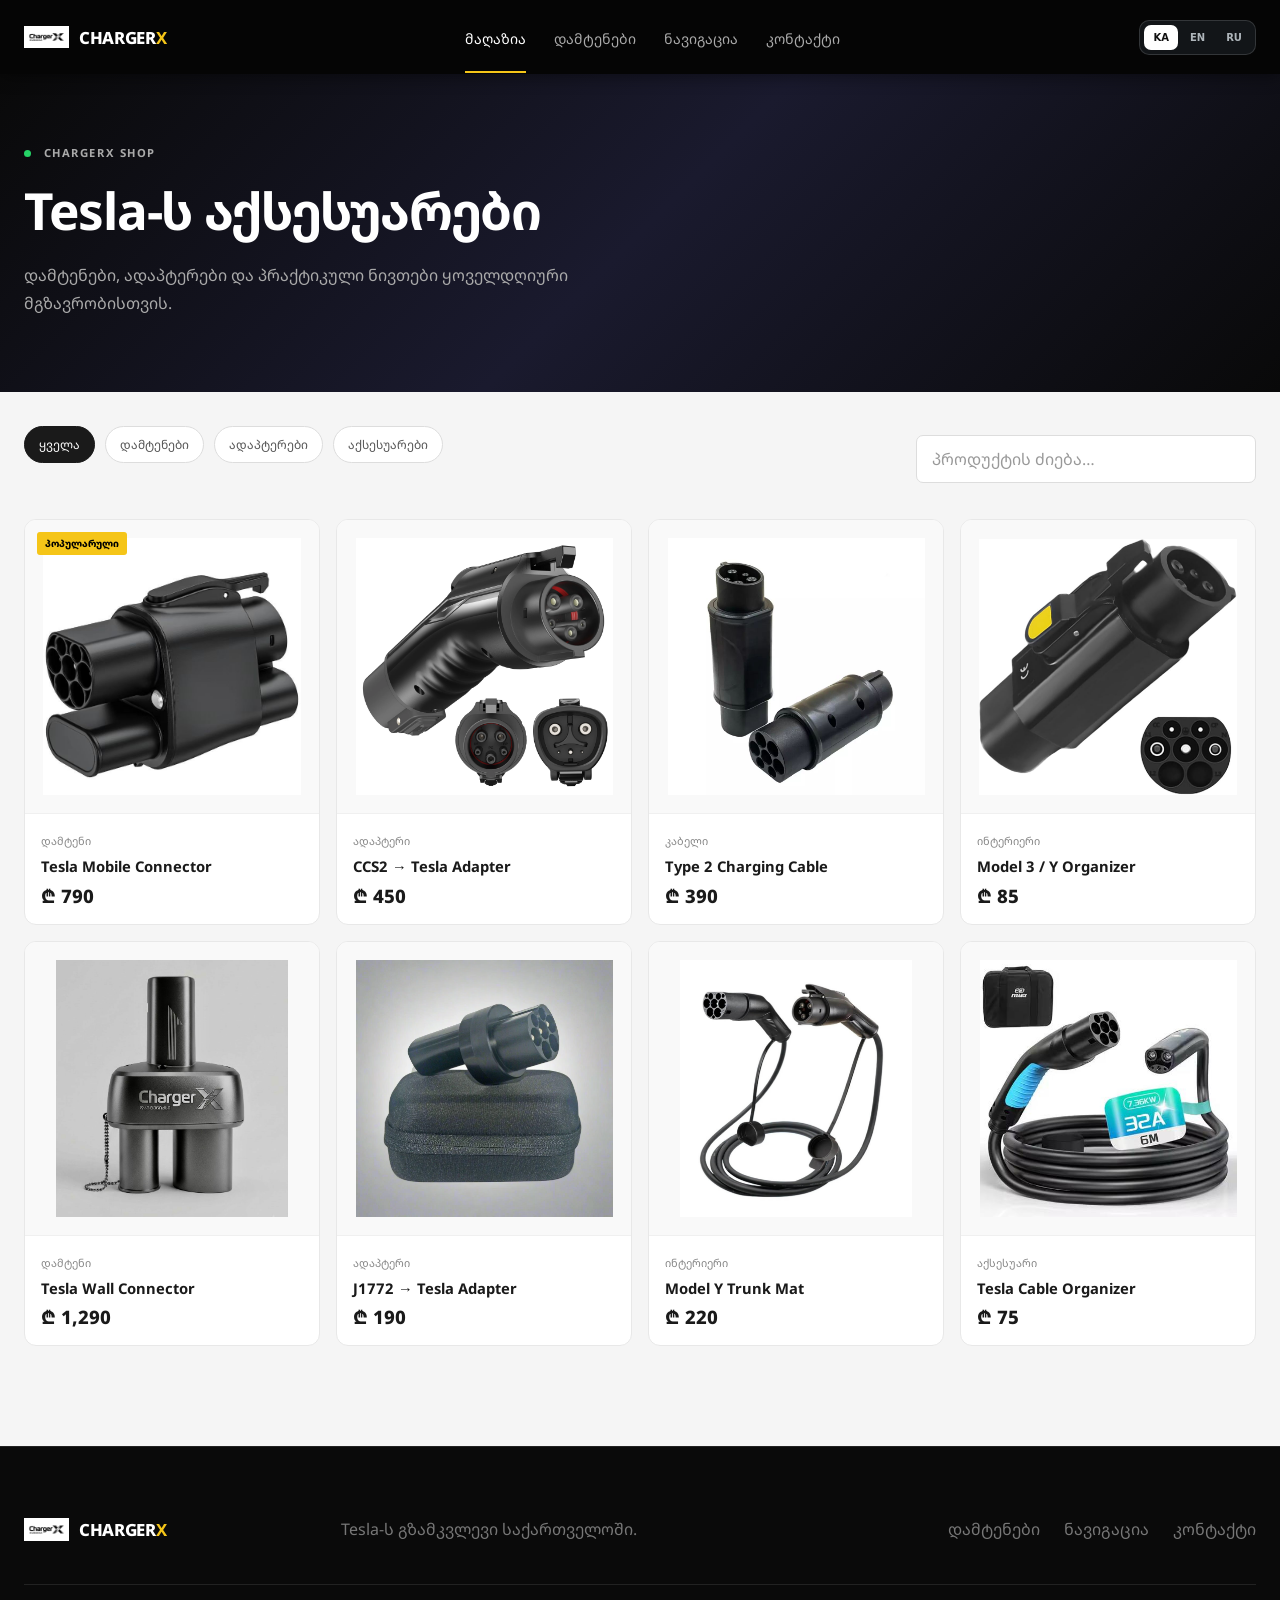
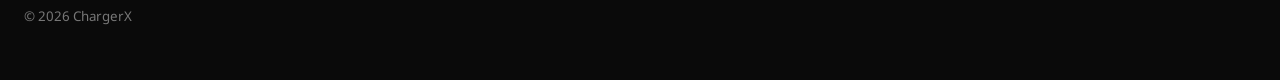
==== index.html @ 19457ed6 "Refine storefront theme and 3D navigation" ====
<!doctype html>
<html lang="ka">
<head>
  <meta charset="utf-8">
  <meta name="viewport" content="width=device-width,initial-scale=1">
  <meta name="theme-color" content="#0b0d0f">
  <meta name="description" content="Tesla-ს დამტენები, ადაპტერები და აქსესუარები საქართველოში.">
  <title>მაღაზია — ChargerX</title>
  <link rel="icon" href="/logo-mark.png">
  <link rel="stylesheet" href="/assets/site.css">
  <link rel="stylesheet" href="/assets/store.css">
  <link rel="stylesheet" href="/assets/legacy-theme.css">
  <script defer src="/assets/site.js"></script>
  <script defer src="/assets/products.js"></script>
  <script defer src="/assets/storefront.js"></script>
</head>
<body>
  <header class="site-header">
    <a class="brand" href="/"><img src="/logo-mark.png" alt=""><span>CHARGER<b>X</b></span></a>
    <button class="menu-button" aria-expanded="false">მენიუ</button>
    <nav class="main-nav">
      <a class="active" href="/">მაღაზია</a>
      <a href="/chargers/">დამტენები</a>
      <a href="/map/">ნავიგაცია</a>
      <a href="/contact/">კონტაქტი</a>
    </nav>
  </header>
  <main class="shell">
    <section class="page-hero">
      <p class="eyebrow"><i></i> ChargerX shop</p>
      <h1>Tesla-ს აქსესუარები</h1>
      <p>დამტენები, ადაპტერები და პრაქტიკული ნივთები ყოველდღიური მგზავრობისთვის.</p>
    </section>
    <div class="shop-toolbar">
      <div class="filters">
        <button class="filter active" data-filter="all">ყველა</button>
        <button class="filter" data-filter="charger">დამტენები</button>
        <button class="filter" data-filter="adapter">ადაპტერები</button>
        <button class="filter" data-filter="accessory">აქსესუარები</button>
      </div>
      <input class="search-input" data-product-search type="search" placeholder="პროდუქტის ძიება…" aria-label="პროდუქტის ძიება">
    </div>
    <section class="product-grid section" data-product-grid style="padding-top:0"></section>
  </main>
  <footer class="site-footer"><div class="shell">
    <a class="brand" href="/"><img src="/logo-mark.png" alt=""><span>CHARGER<b>X</b></span></a>
    <p>Tesla-ს გზამკვლევი საქართველოში.</p>
    <nav><a href="/chargers/">დამტენები</a><a href="/map/">ნავიგაცია</a><a href="/contact/">კონტაქტი</a></nav>
    <small>© 2026 ChargerX</small>
  </div></footer>
</body>
</html>
---- assets/site.css ----
@import url('https://fonts.googleapis.com/css2?family=Noto+Sans+Georgian:wght@400;500;600;700;800&display=swap');
:root{--ink:#f7f7f4;--muted:#9da2a6;--line:#25292d;--panel:#121518;--accent:#e82127;--paper:#0b0d0f;--max:1240px}*{box-sizing:border-box}body{margin:0;background:var(--paper);color:var(--ink);font-family:'Noto Sans Georgian',system-ui,sans-serif}a{color:inherit;text-decoration:none}img{max-width:100%;display:block}.shell{width:min(var(--max),calc(100% - 48px));margin:auto}.site-header{height:78px;padding:0 max(24px,calc((100% - var(--max))/2));display:flex;align-items:center;gap:34px;border-bottom:1px solid var(--line);position:sticky;top:0;background:#0b0d0fe8;backdrop-filter:blur(18px);z-index:20}.brand{display:flex;align-items:center;gap:10px;font-weight:800;letter-spacing:.05em}.brand img{width:29px;height:29px;object-fit:contain}.brand b{color:var(--accent)}.main-nav{display:flex;gap:28px;margin:auto}.main-nav a{font-size:.88rem;color:var(--muted);padding:28px 0 24px;border-bottom:2px solid transparent}.main-nav a:hover,.main-nav a.active{color:#fff;border-color:var(--accent)}.header-cta,.button{display:inline-flex;align-items:center;justify-content:center;font-weight:700;border-radius:6px}.header-cta{background:#fff;color:#111;padding:11px 16px;font-size:.8rem}.menu-button{display:none;background:none;border:1px solid var(--line);color:#fff;padding:8px 12px;border-radius:5px}.hero{min-height:650px;display:grid;grid-template-columns:1fr 1fr;gap:70px;align-items:center;padding-block:80px}.eyebrow{color:#b8bdc0;text-transform:uppercase;font-size:.7rem;letter-spacing:.14em;font-weight:700}.eyebrow i{display:inline-block;width:7px;height:7px;background:var(--accent);border-radius:50%;margin-right:8px}.hero h1{font-size:clamp(3rem,6.3vw,6rem);line-height:.98;letter-spacing:-.065em;margin:20px 0 24px}.hero h1 em{font-style:normal;color:var(--accent)}.lead{font-size:1.05rem;line-height:1.8;color:var(--muted);max-width:560px}.actions{display:flex;gap:12px;margin:32px 0 46px}.button{padding:14px 24px;font-size:.85rem}.primary{background:var(--accent)}.secondary{border:1px solid #3a3e42}.hero-meta{display:flex;gap:34px}.hero-meta span{color:var(--muted);font-size:.72rem}.hero-meta b{display:block;color:#fff;font-size:1.1rem}.map-preview{height:500px;border:1px solid var(--line);border-radius:16px;position:relative;overflow:hidden;background:#151b1c}.map-grid{position:absolute;inset:0;background:linear-gradient(32deg,transparent 47%,#283031 48% 50%,transparent 51%),linear-gradient(120deg,transparent 47%,#22292a 48% 50%,transparent 51%);background-size:110px 120px}.map-preview:after{content:"";position:absolute;inset:0;background:radial-gradient(circle,transparent,#0d1011 82%)}.pin{position:absolute;z-index:2;width:38px;height:38px;border-radius:50% 50% 50% 8px;transform:rotate(-45deg);display:grid;place-items:center;background:var(--accent);box-shadow:0 8px 24px #000}.p1{left:24%;top:30%}.p2{right:20%;top:18%}.p3{right:29%;bottom:29%}.map-card{position:absolute;z-index:3;left:22px;right:22px;bottom:22px;background:#0f1214eb;border:1px solid #313639;border-radius:10px;padding:18px 20px;display:grid;grid-template-columns:1fr auto;gap:6px}.map-card small{color:var(--muted)}.map-card strong{grid-row:1/3;grid-column:2;font-size:1.5rem}.map-card span{font-size:.75rem;color:#e06c6f}.quick-links{display:grid;grid-template-columns:repeat(3,1fr);border:1px solid var(--line);border-radius:10px}.quick-links>a{padding:25px 28px;display:flex;align-items:center;gap:16px;border-right:1px solid var(--line)}.quick-links>a:last-child{border:0}.quick-links>a>b{margin-left:auto;color:var(--muted)}.icon{width:40px;height:40px;display:grid;place-items:center;border-radius:50%;background:#1b1f22;color:var(--accent)}.quick-links small,.quick-links strong{display:block}.quick-links small{font-size:.67rem;color:var(--muted)}.quick-links strong{font-size:.9rem}.section{padding-block:100px}.section-heading{display:flex;align-items:end;justify-content:space-between;margin-bottom:30px}.section-heading h2,.page-hero h1{font-size:clamp(2rem,4vw,3.4rem);margin:10px 0 0;letter-spacing:-.04em}.section-heading>a{color:var(--muted);font-size:.8rem}.product-grid{display:grid;grid-template-columns:repeat(4,1fr);gap:16px}.product-image{aspect-ratio:1;background:#16191c;border-radius:8px;overflow:hidden;position:relative;margin-bottom:16px}.product-image img{width:100%;height:100%;object-fit:cover;transition:.35s}.product-card:hover img{transform:scale(1.035)}.product-image span{position:absolute;top:12px;left:12px;background:var(--accent);padding:5px 8px;border-radius:3px;font-size:.6rem}.product-card>small{color:var(--muted);font-size:.68rem}.product-card h3{font-size:.9rem;margin:6px 0}.product-card p{margin:0;font-weight:800}.page-hero{padding-block:80px 48px}.page-hero p{color:var(--muted);max-width:620px;line-height:1.8}.filters{display:flex;gap:10px;flex-wrap:wrap;margin-bottom:28px}.filter{border:1px solid var(--line);background:transparent;color:var(--muted);padding:9px 14px;border-radius:99px;cursor:pointer;font:inherit;font-size:.75rem}.filter.active{background:#fff;color:#111}.contact-grid{display:grid;grid-template-columns:1fr 1fr;gap:18px;padding-bottom:100px}.contact-card{padding:34px;background:var(--panel);border:1px solid var(--line);border-radius:10px}.contact-card small{color:var(--muted)}.empty-state{padding:80px 24px;text-align:center;border:1px dashed var(--line);border-radius:10px;color:var(--muted)}.site-footer{border-top:1px solid var(--line);padding:55px 0;color:var(--muted)}.site-footer .shell{display:grid;grid-template-columns:1fr 2fr auto;align-items:center;gap:28px}.site-footer nav{display:flex;gap:24px}.site-footer small{grid-column:1/-1;border-top:1px solid var(--line);padding-top:22px}
@media(max-width:850px){.site-header{height:66px}.header-cta{display:none}.menu-button{display:block;margin-left:auto}.main-nav{display:none;position:absolute;top:66px;left:0;right:0;background:#101315;padding:15px 24px;flex-direction:column;gap:0}.main-nav.open{display:flex}.main-nav a{padding:13px 0}.hero{grid-template-columns:1fr;padding-block:55px;gap:35px}.map-preview{height:370px}.quick-links,.product-grid{grid-template-columns:repeat(2,1fr)}.site-footer .shell{grid-template-columns:1fr}.site-footer small{grid-column:auto}.contact-grid{grid-template-columns:1fr}}@media(max-width:540px){.shell{width:calc(100% - 30px)}.hero h1{font-size:3.2rem}.map-preview{height:320px}.quick-links,.product-grid{grid-template-columns:1fr}.quick-links>a{border-right:0;border-bottom:1px solid var(--line)}.section{padding-block:70px}.site-footer nav{flex-wrap:wrap}}
---- assets/store.css ----
.shop-toolbar{display:flex;gap:18px;align-items:center;justify-content:space-between;margin-bottom:28px}.search-input{width:min(100%,340px);background:#121518;border:1px solid #25292d;color:#fff;border-radius:6px;padding:12px 15px;font:inherit}.cart-link{position:relative}.cart-link span{display:inline-grid;place-items:center;min-width:19px;height:19px;padding:0 5px;background:#e82127;color:#fff;border-radius:10px;font-size:.65rem}.product-detail{display:grid;grid-template-columns:1.05fr .95fr;gap:70px;padding-block:70px 110px}.detail-image{background:#15181b;border-radius:12px;overflow:hidden;aspect-ratio:1}.detail-image img{width:100%;height:100%;object-fit:cover}.detail-copy{align-self:center}.detail-copy>small{display:block;color:#9da2a6;margin:30px 0 10px}.detail-copy h1{font-size:clamp(2.2rem,4vw,4rem);line-height:1.05;margin:0;letter-spacing:-.05em}.back-link{color:#9da2a6;font-size:.8rem}.detail-price{font-size:1.8rem;font-weight:800}.detail-description{color:#9da2a6;line-height:1.8}.compatibility{border-block:1px solid #25292d;padding:18px 0;margin:30px 0}.compatibility span{font-size:.7rem;color:#9da2a6}.compatibility p{margin:7px 0 0}.detail-actions{display:flex;gap:10px}.detail-actions button{border:0;font-family:inherit;color:#fff;cursor:pointer}.cart-layout{display:grid;grid-template-columns:1fr 340px;gap:28px;padding-bottom:100px}.cart-line{display:grid;grid-template-columns:100px 1fr auto;gap:18px;align-items:center;padding:16px 0;border-bottom:1px solid #25292d}.cart-line img{width:100px;height:100px;object-fit:cover;border-radius:6px}.cart-line small{color:#9da2a6}.cart-line h3,.cart-line p{margin:5px 0}.cart-line button{border:0;background:none;color:#e06c6f;cursor:pointer}.cart-summary{background:#121518;border:1px solid #25292d;border-radius:10px;padding:26px;height:max-content;position:sticky;top:100px}.cart-summary small,.cart-summary strong{display:block}.cart-summary small{color:#9da2a6}.cart-summary strong{font-size:2rem;margin:8px 0 25px}.cart-summary .button{width:100%}.cart-summary p{font-size:.72rem;color:#9da2a6;line-height:1.6}.empty-state h2{color:#fff}.empty-state .button{margin-top:15px;color:#fff}@media(max-width:800px){.product-detail,.cart-layout{grid-template-columns:1fr;gap:30px}.product-detail{padding-top:35px}.detail-image{max-height:520px}.shop-toolbar{align-items:stretch;flex-direction:column}.search-input{width:100%}.cart-summary{position:static}}
---- assets/legacy-theme.css ----
/* Original ChargerX look over the current page structure. */
:root{--ink:#1a1a1a;--muted:#777;--line:#e3e3e3;--panel:#fff;--accent:#f5c518;--paper:#f5f5f5}
body{background:#f5f5f5;color:#1a1a1a;font-family:'FiraGO','Noto Sans Georgian Local','Noto Sans Georgian','Segoe UI',sans-serif}
.site-header{height:74px;border-bottom:0;background:#050505;box-shadow:0 2px 16px #0007}.brand{color:#fff;font-size:1.05rem;letter-spacing:-.02em}.brand img{width:45px;height:45px}.brand b{color:#f5c518}
.main-nav a{color:#aaa;padding:27px 0 23px}.main-nav a:hover,.main-nav a.active{color:#fff;border-color:#f5c518}.header-cta{background:#25d366;color:#fff;border-radius:7px}.menu-button{border-color:#444;color:#fff}
.page-hero{margin-inline:calc(50% - 50vw);padding:58px max(24px,calc((100vw - var(--max))/2));background:linear-gradient(135deg,#090909 0%,#1a1a2e 50%,#090909 100%);color:#fff}.page-hero h1{font-size:clamp(2rem,4vw,3.4rem);letter-spacing:-.025em}.page-hero p{color:#aaa}.eyebrow{color:#25d366}.eyebrow i{background:#25d366}
.section-heading h2{letter-spacing:-.025em}.section-heading>a{color:#666}.filter{background:#fff;border-color:#ddd;color:#555}.filter:hover{border-color:#1a1a1a;color:#1a1a1a}.filter.active{background:#1a1a1a;border-color:#1a1a1a;color:#fff}
.contact-card,.quick-links{background:#fff;border-color:#e3e3e3}.icon{background:#f2f2f2;color:#111}.quick-links>a{border-color:#e3e3e3}.site-footer{background:#0a0a0a;border-color:#222;color:#777}.site-footer .brand{color:#fff}.site-footer small{border-color:#222}.button.primary{background:#1a1a1a;color:#fff}.button.secondary{border-color:#ccc;color:#1a1a1a}
.shop-toolbar{margin-top:34px}.search-input{background:#fff;border-color:#ddd;color:#1a1a1a;border-radius:7px}.search-input::placeholder{color:#999}.search-input:focus{border-color:#1a1a1a;outline:none}.product-card{padding-bottom:16px;background:#fff;border:1px solid #e8e8e8;border-radius:12px;overflow:hidden;transition:box-shadow .2s,transform .2s}.product-card:hover{box-shadow:0 8px 32px #0000001f;transform:translateY(-3px)}
.product-image{margin:0 0 14px;background:#f9f9f9;border-radius:0;border-bottom:1px solid #f0f0f0}.product-image img{object-fit:contain;padding:18px}.product-card>small,.product-card h3,.product-card p{margin-left:16px;margin-right:16px}.product-card>small{color:#888}.product-card h3{color:#1a1a1a;font-size:.92rem;line-height:1.4}.product-card p{color:#1a1a1a;font-size:1.16rem}.product-image span{background:#f5c518;color:#000;font-weight:800}
.detail-image{background:#fff;border:1px solid #e8e8e8}.detail-image img{object-fit:contain}.detail-copy>small,.back-link,.detail-description,.compatibility span{color:#777}.compatibility{border-color:#ddd}.cart-summary{background:#fff;border-color:#ddd}.cart-summary small,.cart-summary p{color:#777}.cart-line{border-color:#ddd}.empty-state{background:#fff;border-color:#ddd}.empty-state h2{color:#1a1a1a}
@media(max-width:850px){.main-nav{background:#0a0a0a;box-shadow:0 10px 24px #0006}.main-nav a{padding:13px 0}.page-hero{padding-block:44px}.brand img{width:38px;height:38px}}
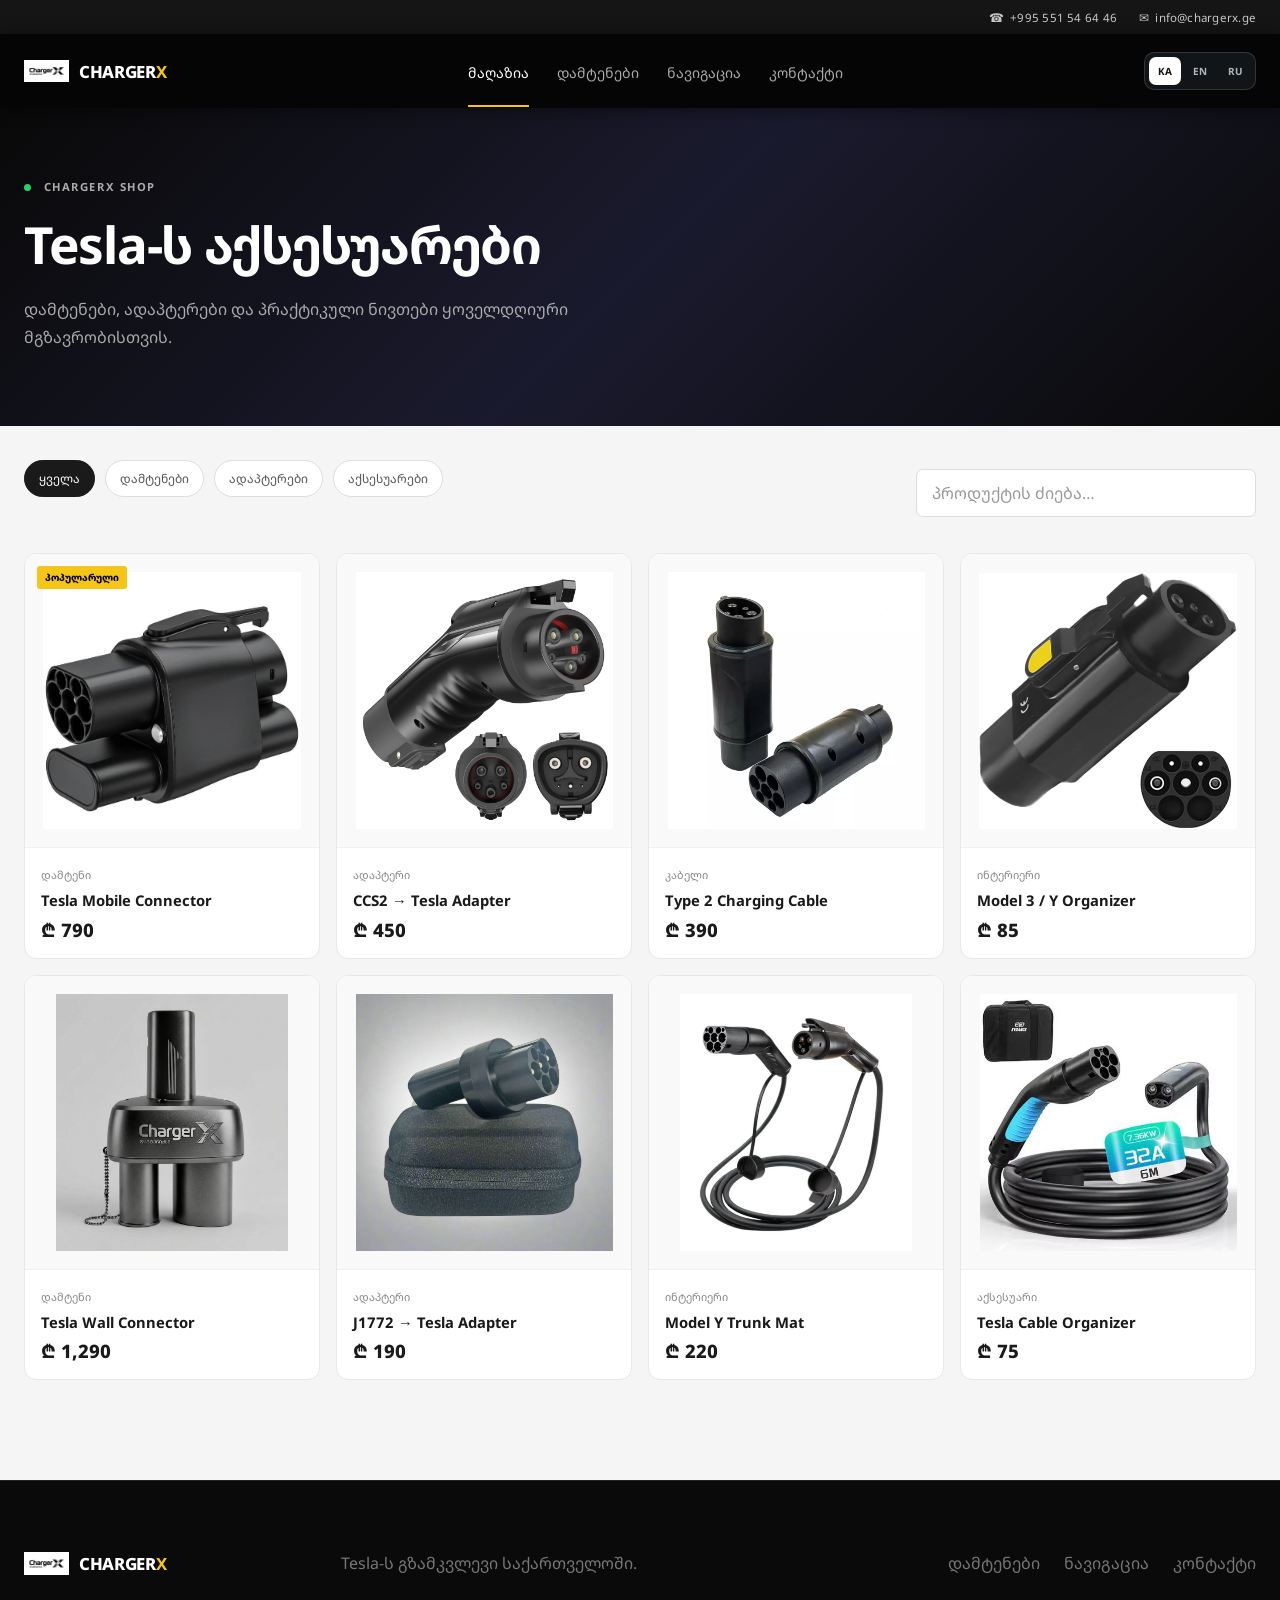
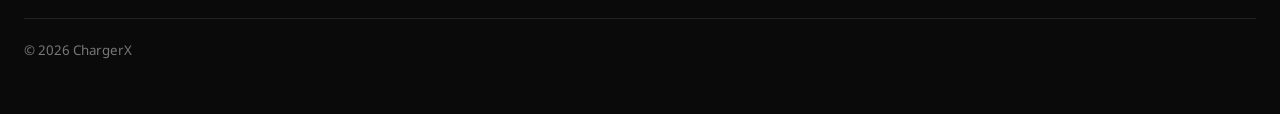
==== commit df8dc332: "Improve navigation, localization, and responsive layout" ====
--- a/index.html
+++ b/index.html
@@ -7,7 +7,7 @@
   <meta name="description" content="Tesla-ს დამტენები, ადაპტერები და აქსესუარები საქართველოში.">
   <title>მაღაზია — ChargerX</title>
   <link rel="icon" href="/logo-mark.png">
-  <link rel="stylesheet" href="/assets/site.css">
+  <link rel="stylesheet" href="/assets/fonts.css?v=1"><link rel="stylesheet" href="/assets/site.css">
   <link rel="stylesheet" href="/assets/store.css">
   <link rel="stylesheet" href="/assets/legacy-theme.css">
   <script defer src="/assets/site.js"></script>
--- a/assets/fonts.css
+++ b/assets/fonts.css
@@ -0,0 +1,2 @@
+@font-face{font-family:'ChargerX Georgian';src:url('/assets/fonts/NotoSansGeorgian-Variable.ttf') format('truetype');font-style:normal;font-weight:100 900;font-display:swap}
+html,body,button,input,select,textarea{font-family:'ChargerX Georgian','Noto Sans Georgian','Segoe UI',Arial,sans-serif!important}
--- a/assets/site.css
+++ b/assets/site.css
@@ -1,3 +1,19 @@
+/* Local Georgian font (recommended for in-car browsers like Tesla that may block third-party fonts).
+   Download Noto Sans Georgian WOFF2/WOFF files and place them into /assets/fonts/ with these names:
+     - NotoSansGeorgian-Regular.woff2
+     - NotoSansGeorgian-Medium.woff2
+     - NotoSansGeorgian-SemiBold.woff2
+     - NotoSansGeorgian-Bold.woff2
+     - NotoSansGeorgian-ExtraBold.woff2
+   If you cannot self-host, remove this block and restore the Google Fonts import at the top.
+*/
+@font-face{font-family:'Noto Sans Georgian Local';src:url('/assets/fonts/NotoSansGeorgian-Regular.woff2') format('woff2'),url('/assets/fonts/NotoSansGeorgian-Regular.woff') format('woff');font-weight:400;font-style:normal;font-display:swap;unicode-range:U+10A0-10FF,U+2D00-2D2F}
+@font-face{font-family:'Noto Sans Georgian Local';src:url('/assets/fonts/NotoSansGeorgian-Medium.woff2') format('woff2'),url('/assets/fonts/NotoSansGeorgian-Medium.woff') format('woff');font-weight:500;font-style:normal;font-display:swap;unicode-range:U+10A0-10FF,U+2D00-2D2F}
+@font-face{font-family:'Noto Sans Georgian Local';src:url('/assets/fonts/NotoSansGeorgian-SemiBold.woff2') format('woff2'),url('/assets/fonts/NotoSansGeorgian-SemiBold.woff') format('woff');font-weight:600;font-style:normal;font-display:swap;unicode-range:U+10A0-10FF,U+2D00-2D2F}
+@font-face{font-family:'Noto Sans Georgian Local';src:url('/assets/fonts/NotoSansGeorgian-Bold.woff2') format('woff2'),url('/assets/fonts/NotoSansGeorgian-Bold.woff') format('woff');font-weight:700;font-style:normal;font-display:swap;unicode-range:U+10A0-10FF,U+2D00-2D2F}
+@font-face{font-family:'Noto Sans Georgian Local';src:url('/assets/fonts/NotoSansGeorgian-ExtraBold.woff2') format('woff2'),url('/assets/fonts/NotoSansGeorgian-ExtraBold.woff') format('woff');font-weight:800;font-style:normal;font-display:swap;unicode-range:U+10A0-10FF,U+2D00-2D2F}
+
+/* Fallback: keep Google Fonts import as a fallback for environments that allow it */
 @import url('https://fonts.googleapis.com/css2?family=Noto+Sans+Georgian:wght@400;500;600;700;800&display=swap');
-:root{--ink:#f7f7f4;--muted:#9da2a6;--line:#25292d;--panel:#121518;--accent:#e82127;--paper:#0b0d0f;--max:1240px}*{box-sizing:border-box}body{margin:0;background:var(--paper);color:var(--ink);font-family:'Noto Sans Georgian',system-ui,sans-serif}a{color:inherit;text-decoration:none}img{max-width:100%;display:block}.shell{width:min(var(--max),calc(100% - 48px));margin:auto}.site-header{height:78px;padding:0 max(24px,calc((100% - var(--max))/2));display:flex;align-items:center;gap:34px;border-bottom:1px solid var(--line);position:sticky;top:0;background:#0b0d0fe8;backdrop-filter:blur(18px);z-index:20}.brand{display:flex;align-items:center;gap:10px;font-weight:800;letter-spacing:.05em}.brand img{width:29px;height:29px;object-fit:contain}.brand b{color:var(--accent)}.main-nav{display:flex;gap:28px;margin:auto}.main-nav a{font-size:.88rem;color:var(--muted);padding:28px 0 24px;border-bottom:2px solid transparent}.main-nav a:hover,.main-nav a.active{color:#fff;border-color:var(--accent)}.header-cta,.button{display:inline-flex;align-items:center;justify-content:center;font-weight:700;border-radius:6px}.header-cta{background:#fff;color:#111;padding:11px 16px;font-size:.8rem}.menu-button{display:none;background:none;border:1px solid var(--line);color:#fff;padding:8px 12px;border-radius:5px}.hero{min-height:650px;display:grid;grid-template-columns:1fr 1fr;gap:70px;align-items:center;padding-block:80px}.eyebrow{color:#b8bdc0;text-transform:uppercase;font-size:.7rem;letter-spacing:.14em;font-weight:700}.eyebrow i{display:inline-block;width:7px;height:7px;background:var(--accent);border-radius:50%;margin-right:8px}.hero h1{font-size:clamp(3rem,6.3vw,6rem);line-height:.98;letter-spacing:-.065em;margin:20px 0 24px}.hero h1 em{font-style:normal;color:var(--accent)}.lead{font-size:1.05rem;line-height:1.8;color:var(--muted);max-width:560px}.actions{display:flex;gap:12px;margin:32px 0 46px}.button{padding:14px 24px;font-size:.85rem}.primary{background:var(--accent)}.secondary{border:1px solid #3a3e42}.hero-meta{display:flex;gap:34px}.hero-meta span{color:var(--muted);font-size:.72rem}.hero-meta b{display:block;color:#fff;font-size:1.1rem}.map-preview{height:500px;border:1px solid var(--line);border-radius:16px;position:relative;overflow:hidden;background:#151b1c}.map-grid{position:absolute;inset:0;background:linear-gradient(32deg,transparent 47%,#283031 48% 50%,transparent 51%),linear-gradient(120deg,transparent 47%,#22292a 48% 50%,transparent 51%);background-size:110px 120px}.map-preview:after{content:"";position:absolute;inset:0;background:radial-gradient(circle,transparent,#0d1011 82%)}.pin{position:absolute;z-index:2;width:38px;height:38px;border-radius:50% 50% 50% 8px;transform:rotate(-45deg);display:grid;place-items:center;background:var(--accent);box-shadow:0 8px 24px #000}.p1{left:24%;top:30%}.p2{right:20%;top:18%}.p3{right:29%;bottom:29%}.map-card{position:absolute;z-index:3;left:22px;right:22px;bottom:22px;background:#0f1214eb;border:1px solid #313639;border-radius:10px;padding:18px 20px;display:grid;grid-template-columns:1fr auto;gap:6px}.map-card small{color:var(--muted)}.map-card strong{grid-row:1/3;grid-column:2;font-size:1.5rem}.map-card span{font-size:.75rem;color:#e06c6f}.quick-links{display:grid;grid-template-columns:repeat(3,1fr);border:1px solid var(--line);border-radius:10px}.quick-links>a{padding:25px 28px;display:flex;align-items:center;gap:16px;border-right:1px solid var(--line)}.quick-links>a:last-child{border:0}.quick-links>a>b{margin-left:auto;color:var(--muted)}.icon{width:40px;height:40px;display:grid;place-items:center;border-radius:50%;background:#1b1f22;color:var(--accent)}.quick-links small,.quick-links strong{display:block}.quick-links small{font-size:.67rem;color:var(--muted)}.quick-links strong{font-size:.9rem}.section{padding-block:100px}.section-heading{display:flex;align-items:end;justify-content:space-between;margin-bottom:30px}.section-heading h2,.page-hero h1{font-size:clamp(2rem,4vw,3.4rem);margin:10px 0 0;letter-spacing:-.04em}.section-heading>a{color:var(--muted);font-size:.8rem}.product-grid{display:grid;grid-template-columns:repeat(4,1fr);gap:16px}.product-image{aspect-ratio:1;background:#16191c;border-radius:8px;overflow:hidden;position:relative;margin-bottom:16px}.product-image img{width:100%;height:100%;object-fit:cover;transition:.35s}.product-card:hover img{transform:scale(1.035)}.product-image span{position:absolute;top:12px;left:12px;background:var(--accent);padding:5px 8px;border-radius:3px;font-size:.6rem}.product-card>small{color:var(--muted);font-size:.68rem}.product-card h3{font-size:.9rem;margin:6px 0}.product-card p{margin:0;font-weight:800}.page-hero{padding-block:80px 48px}.page-hero p{color:var(--muted);max-width:620px;line-height:1.8}.filters{display:flex;gap:10px;flex-wrap:wrap;margin-bottom:28px}.filter{border:1px solid var(--line);background:transparent;color:var(--muted);padding:9px 14px;border-radius:99px;cursor:pointer;font:inherit;font-size:.75rem}.filter.active{background:#fff;color:#111}.contact-grid{display:grid;grid-template-columns:1fr 1fr;gap:18px;padding-bottom:100px}.contact-card{padding:34px;background:var(--panel);border:1px solid var(--line);border-radius:10px}.contact-card small{color:var(--muted)}.empty-state{padding:80px 24px;text-align:center;border:1px dashed var(--line);border-radius:10px;color:var(--muted)}.site-footer{border-top:1px solid var(--line);padding:55px 0;color:var(--muted)}.site-footer .shell{display:grid;grid-template-columns:1fr 2fr auto;align-items:center;gap:28px}.site-footer nav{display:flex;gap:24px}.site-footer small{grid-column:1/-1;border-top:1px solid var(--line);padding-top:22px}
+:root{--ink:#f7f7f4;--muted:#9da2a6;--line:#25292d;--panel:#121518;--accent:#e82127;--paper:#0b0d0f;--max:1240px}*{box-sizing:border-box}body{margin:0;background:var(--paper);color:var(--ink);font-family:'Noto Sans Georgian Local','Noto Sans Georgian',system-ui,-apple-system,BlinkMacSystemFont,'Segoe UI',Roboto,'Helvetica Neue',Arial,sans-serif}a{color:inherit;text-decoration:none}img{max-width:100%;display:block}.shell{width:min(var(--max),calc(100% - 48px));margin:auto}.site-header{height:78px;padding:0 max(24px,calc((100% - var(--max))/2));display:flex;align-items:center;gap:34px;border-bottom:1px solid var(--line);position:sticky;top:0;background:#0b0d0fe8;backdrop-filter:blur(18px);z-index:20}.brand{display:flex;align-items:center;gap:10px;font-weight:800;letter-spacing:.05em}.brand img{width:29px;height:29px;object-fit:contain}.brand b{color:var(--accent)}.main-nav{display:flex;gap:28px;margin:auto}.main-nav a{font-size:.88rem;color:var(--muted);padding:28px 0 24px;border-bottom:2px solid transparent}.main-nav a:hover,.main-nav a.active{color:#fff;border-color:var(--accent)}.header-cta,.button{display:inline-flex;align-items:center;justify-content:center;font-weight:700;border-radius:6px}.header-cta{background:#fff;color:#111;padding:11px 16px;font-size:.8rem}.menu-button{display:none;background:none;border:1px solid var(--line);color:#fff;padding:8px 12px;border-radius:5px}.hero{min-height:650px;display:grid;grid-template-columns:1fr 1fr;gap:70px;align-items:center;padding-block:80px}.eyebrow{color:#b8bdc0;text-transform:uppercase;font-size:.7rem;letter-spacing:.14em;font-weight:700}.eyebrow i{display:inline-block;width:7px;height:7px;background:var(--accent);border-radius:50%;margin-right:8px}.hero h1{font-size:clamp(3rem,6.3vw,6rem);line-height:.98;letter-spacing:-.065em;margin:20px 0 24px}.hero h1 em{font-style:normal;color:var(--accent)}.lead{font-size:1.05rem;line-height:1.8;color:var(--muted);max-width:560px}.actions{display:flex;gap:12px;margin:32px 0 46px}.button{padding:14px 24px;font-size:.85rem}.primary{background:var(--accent)}.secondary{border:1px solid #3a3e42}.hero-meta{display:flex;gap:34px}.hero-meta span{color:var(--muted);font-size:.72rem}.hero-meta b{display:block;color:#fff;font-size:1.1rem}.map-preview{height:500px;border:1px solid var(--line);border-radius:16px;position:relative;overflow:hidden;background:#151b1c}.map-grid{position:absolute;inset:0;background:linear-gradient(32deg,transparent 47%,#283031 48% 50%,transparent 51%),linear-gradient(120deg,transparent 47%,#22292a 48% 50%,transparent 51%);background-size:110px 120px}.map-preview:after{content:"";position:absolute;inset:0;background:radial-gradient(circle,transparent,#0d1011 82%)}.pin{position:absolute;z-index:2;width:38px;height:38px;border-radius:50% 50% 50% 8px;transform:rotate(-45deg);display:grid;place-items:center;background:var(--accent);box-shadow:0 8px 24px #000}.p1{left:24%;top:30%}.p2{right:20%;top:18%}.p3{right:29%;bottom:29%}.map-card{position:absolute;z-index:3;left:22px;right:22px;bottom:22px;background:#0f1214eb;border:1px solid #313639;border-radius:10px;padding:18px 20px;display:grid;grid-template-columns:1fr auto;gap:6px}.map-card small{color:var(--muted)}.map-card strong{grid-row:1/3;grid-column:2;font-size:1.5rem}.map-card span{font-size:.75rem;color:#e06c6f}.quick-links{display:grid;grid-template-columns:repeat(3,1fr);border:1px solid var(--line);border-radius:10px}.quick-links>a{padding:25px 28px;display:flex;align-items:center;gap:16px;border-right:1px solid var(--line)}.quick-links>a:last-child{border:0}.quick-links>a>b{margin-left:auto;color:var(--muted)}.icon{width:40px;height:40px;display:grid;place-items:center;border-radius:50%;background:#1b1f22;color:var(--accent)}.quick-links small,.quick-links strong{display:block}.quick-links small{font-size:.67rem;color:var(--muted)}.quick-links strong{font-size:.9rem}.section{padding-block:100px}.section-heading{display:flex;align-items:end;justify-content:space-between;margin-bottom:30px}.section-heading h2,.page-hero h1{font-size:clamp(2rem,4vw,3.4rem);margin:10px 0 0;letter-spacing:-.04em}.section-heading>a{color:var(--muted);font-size:.8rem}.product-grid{display:grid;grid-template-columns:repeat(4,1fr);gap:16px}.product-image{aspect-ratio:1;background:#16191c;border-radius:8px;overflow:hidden;position:relative;margin-bottom:16px}.product-image img{width:100%;height:100%;object-fit:cover;transition:.35s}.product-card:hover img{transform:scale(1.035)}.product-image span{position:absolute;top:12px;left:12px;background:var(--accent);padding:5px 8px;border-radius:3px;font-size:.6rem}.product-card>small{color:var(--muted);font-size:.68rem}.product-card h3{font-size:.9rem;margin:6px 0}.product-card p{margin:0;font-weight:800}.page-hero{padding-block:80px 48px}.page-hero p{color:var(--muted);max-width:620px;line-height:1.8}.filters{display:flex;gap:10px;flex-wrap:wrap;margin-bottom:28px}.filter{border:1px solid var(--line);background:transparent;color:var(--muted);padding:9px 14px;border-radius:99px;cursor:pointer;font:inherit;font-size:.75rem}.filter.active{background:#fff;color:#111}.contact-grid{display:grid;grid-template-columns:1fr 1fr;gap:18px;padding-bottom:100px}.contact-card{padding:34px;background:var(--panel);border:1px solid var(--line);border-radius:10px}.contact-card small{color:var(--muted)}.empty-state{padding:80px 24px;text-align:center;border:1px dashed var(--line);border-radius:10px;color:var(--muted)}.site-footer{border-top:1px solid var(--line);padding:55px 0;color:var(--muted)}.site-footer .shell{display:grid;grid-template-columns:1fr 2fr auto;align-items:center;gap:28px}.site-footer nav{display:flex;gap:24px}.site-footer small{grid-column:1/-1;border-top:1px solid var(--line);padding-top:22px}
 @media(max-width:850px){.site-header{height:66px}.header-cta{display:none}.menu-button{display:block;margin-left:auto}.main-nav{display:none;position:absolute;top:66px;left:0;right:0;background:#101315;padding:15px 24px;flex-direction:column;gap:0}.main-nav.open{display:flex}.main-nav a{padding:13px 0}.hero{grid-template-columns:1fr;padding-block:55px;gap:35px}.map-preview{height:370px}.quick-links,.product-grid{grid-template-columns:repeat(2,1fr)}.site-footer .shell{grid-template-columns:1fr}.site-footer small{grid-column:auto}.contact-grid{grid-template-columns:1fr}}@media(max-width:540px){.shell{width:calc(100% - 30px)}.hero h1{font-size:3.2rem}.map-preview{height:320px}.quick-links,.product-grid{grid-template-columns:1fr}.quick-links>a{border-right:0;border-bottom:1px solid var(--line)}.section{padding-block:70px}.site-footer nav{flex-wrap:wrap}}
--- a/assets/legacy-theme.css
+++ b/assets/legacy-theme.css
@@ -1,12 +1,21 @@
 /* Original ChargerX look over the current page structure. */
 :root{--ink:#1a1a1a;--muted:#777;--line:#e3e3e3;--panel:#fff;--accent:#f5c518;--paper:#f5f5f5}
+html,body{max-width:100%;overflow-x:clip}
 body{background:#f5f5f5;color:#1a1a1a;font-family:'FiraGO','Noto Sans Georgian Local','Noto Sans Georgian','Segoe UI',sans-serif}
 .site-header{height:74px;border-bottom:0;background:#050505;box-shadow:0 2px 16px #0007}.brand{color:#fff;font-size:1.05rem;letter-spacing:-.02em}.brand img{width:45px;height:45px}.brand b{color:#f5c518}
 .main-nav a{color:#aaa;padding:27px 0 23px}.main-nav a:hover,.main-nav a.active{color:#fff;border-color:#f5c518}.header-cta{background:#25d366;color:#fff;border-radius:7px}.menu-button{border-color:#444;color:#fff}
-.page-hero{margin-inline:calc(50% - 50vw);padding:58px max(24px,calc((100vw - var(--max))/2));background:linear-gradient(135deg,#090909 0%,#1a1a2e 50%,#090909 100%);color:#fff}.page-hero h1{font-size:clamp(2rem,4vw,3.4rem);letter-spacing:-.025em}.page-hero p{color:#aaa}.eyebrow{color:#25d366}.eyebrow i{background:#25d366}
+.page-hero{margin-inline:calc(50% - 50vw);max-width:100vw;overflow:hidden;padding:58px max(24px,calc((100vw - var(--max))/2));background:linear-gradient(135deg,#090909 0%,#1a1a2e 50%,#090909 100%);color:#fff}.page-hero h1{font-size:clamp(2rem,4vw,3.4rem);letter-spacing:-.025em}.page-hero p{color:#aaa}.eyebrow{color:#25d366}.eyebrow i{background:#25d366}
 .section-heading h2{letter-spacing:-.025em}.section-heading>a{color:#666}.filter{background:#fff;border-color:#ddd;color:#555}.filter:hover{border-color:#1a1a1a;color:#1a1a1a}.filter.active{background:#1a1a1a;border-color:#1a1a1a;color:#fff}
 .contact-card,.quick-links{background:#fff;border-color:#e3e3e3}.icon{background:#f2f2f2;color:#111}.quick-links>a{border-color:#e3e3e3}.site-footer{background:#0a0a0a;border-color:#222;color:#777}.site-footer .brand{color:#fff}.site-footer small{border-color:#222}.button.primary{background:#1a1a1a;color:#fff}.button.secondary{border-color:#ccc;color:#1a1a1a}
 .shop-toolbar{margin-top:34px}.search-input{background:#fff;border-color:#ddd;color:#1a1a1a;border-radius:7px}.search-input::placeholder{color:#999}.search-input:focus{border-color:#1a1a1a;outline:none}.product-card{padding-bottom:16px;background:#fff;border:1px solid #e8e8e8;border-radius:12px;overflow:hidden;transition:box-shadow .2s,transform .2s}.product-card:hover{box-shadow:0 8px 32px #0000001f;transform:translateY(-3px)}
 .product-image{margin:0 0 14px;background:#f9f9f9;border-radius:0;border-bottom:1px solid #f0f0f0}.product-image img{object-fit:contain;padding:18px}.product-card>small,.product-card h3,.product-card p{margin-left:16px;margin-right:16px}.product-card>small{color:#888}.product-card h3{color:#1a1a1a;font-size:.92rem;line-height:1.4}.product-card p{color:#1a1a1a;font-size:1.16rem}.product-image span{background:#f5c518;color:#000;font-weight:800}
 .detail-image{background:#fff;border:1px solid #e8e8e8}.detail-image img{object-fit:contain}.detail-copy>small,.back-link,.detail-description,.compatibility span{color:#777}.compatibility{border-color:#ddd}.cart-summary{background:#fff;border-color:#ddd}.cart-summary small,.cart-summary p{color:#777}.cart-line{border-color:#ddd}.empty-state{background:#fff;border-color:#ddd}.empty-state h2{color:#1a1a1a}
 @media(max-width:850px){.main-nav{background:#0a0a0a;box-shadow:0 10px 24px #0006}.main-nav a{padding:13px 0}.page-hero{padding-block:44px}.brand img{width:38px;height:38px}}
+
+.site-topbar{min-height:34px;display:flex;align-items:center;justify-content:flex-end;gap:22px;padding:7px max(24px,calc((100% - var(--max))/2));background:#151515;color:#c9c9c9;font-size:.72rem;letter-spacing:.02em}
+.site-topbar a{display:inline-flex;align-items:center;gap:6px;color:inherit;text-decoration:none;white-space:nowrap}
+.site-topbar a:hover{color:#fff}
+.site-header,.shell,.site-footer,.page-hero,.product-grid,.product-card{min-width:0}
+@media(max-width:850px){.site-topbar{justify-content:center;gap:16px;padding:7px 12px;font-size:.67rem}.site-header{gap:9px}.header-cta{display:inline-flex!important;margin-left:auto;padding:9px 11px;font-size:.68rem;white-space:nowrap}.site-header .language-switcher{margin-left:0}.menu-button{margin-left:0}}
+@media(max-width:560px){.brand span{display:none}.header-cta{font-size:0}.header-cta::after{content:'NAV';font-size:.68rem}}
+@media(max-width:380px){.site-topbar{gap:10px;font-size:.61rem}}
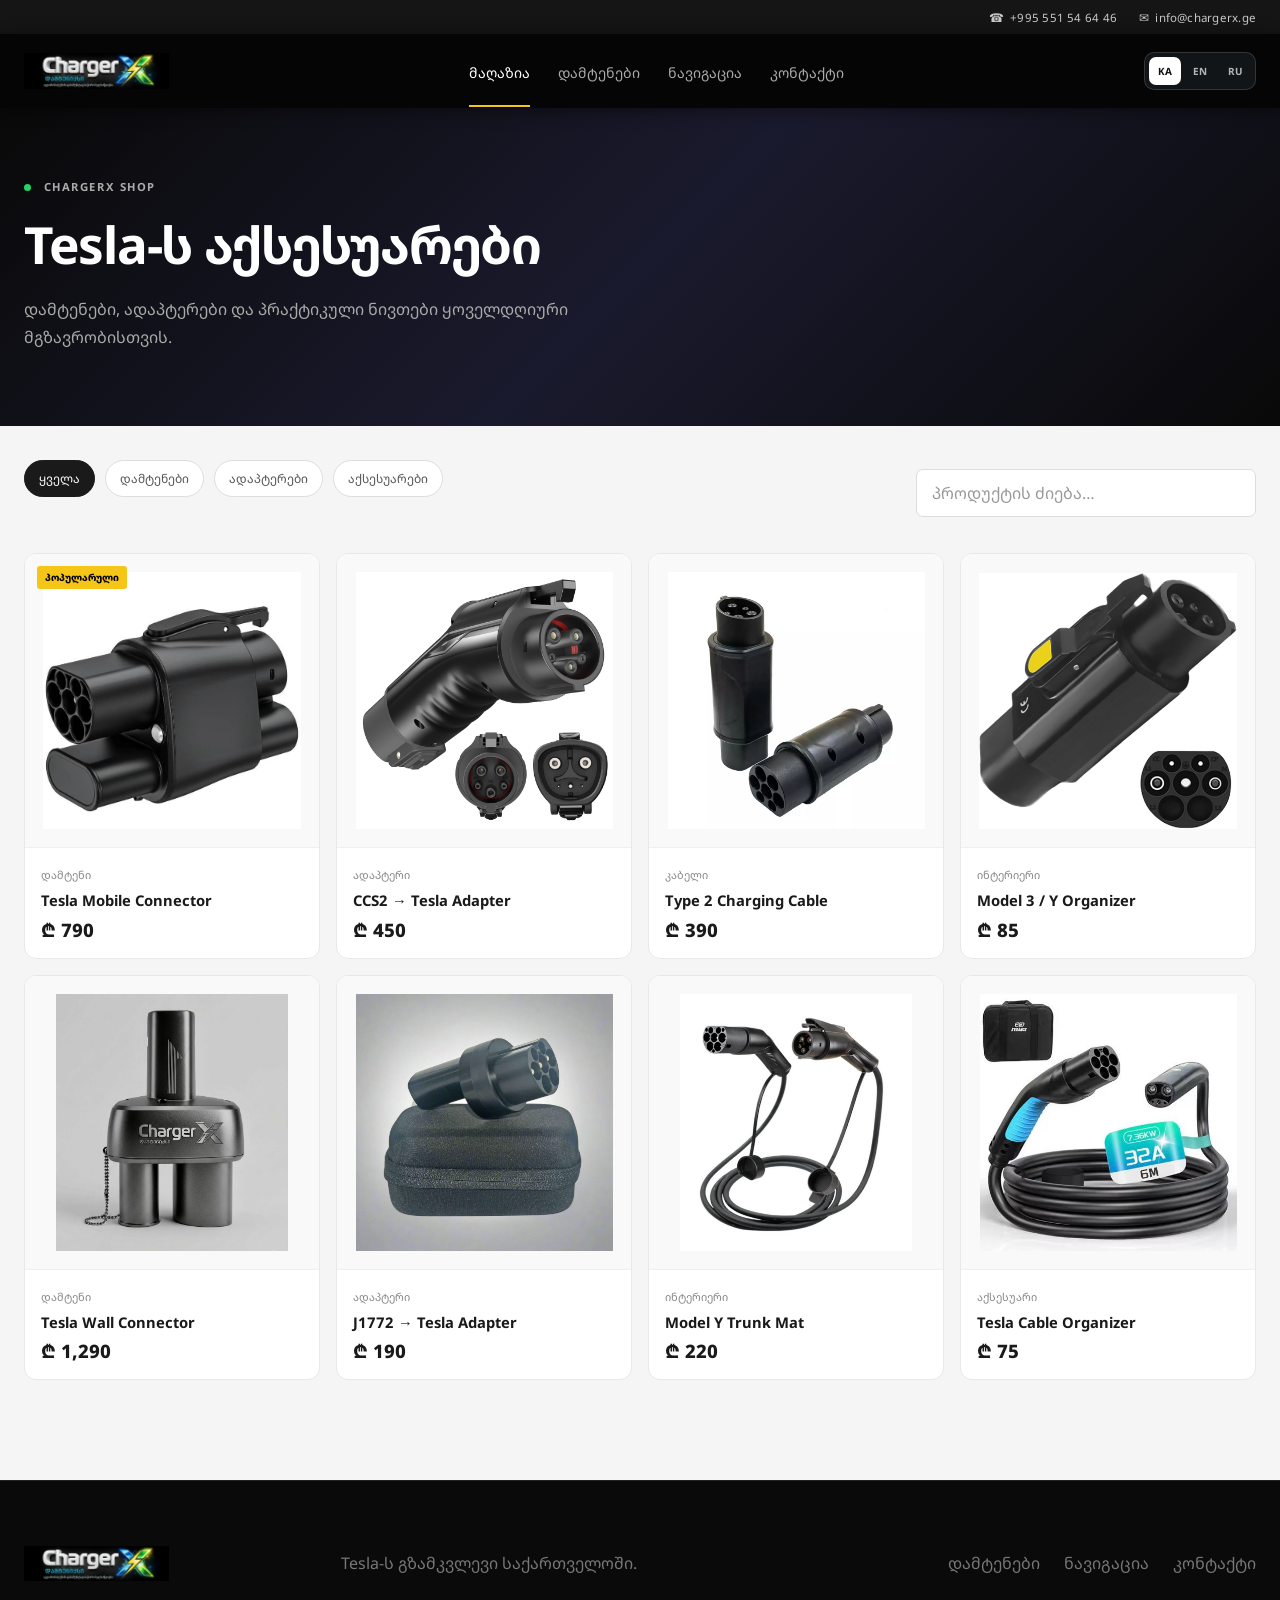
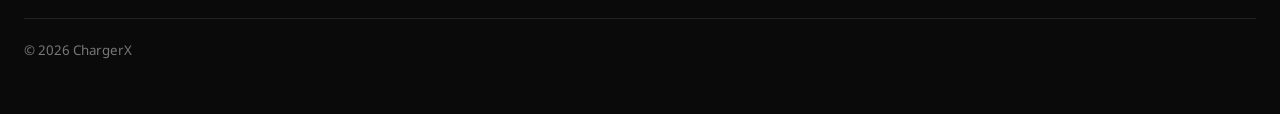
==== commit dc20808c: "Use updated ChargerX logo across the site" ====
--- a/index.html
+++ b/index.html
@@ -7,16 +7,16 @@
   <meta name="description" content="Tesla-ს დამტენები, ადაპტერები და აქსესუარები საქართველოში.">
   <title>მაღაზია — ChargerX</title>
   <link rel="icon" href="/logo-mark.png">
-  <link rel="stylesheet" href="/assets/fonts.css?v=1"><link rel="stylesheet" href="/assets/site.css">
+  <link rel="stylesheet" href="/assets/fonts.css?v=1"><link rel="stylesheet" href="/assets/site.css?v=2">
   <link rel="stylesheet" href="/assets/store.css">
-  <link rel="stylesheet" href="/assets/legacy-theme.css">
+  <link rel="stylesheet" href="/assets/legacy-theme.css?v=2">
   <script defer src="/assets/site.js"></script>
   <script defer src="/assets/products.js"></script>
   <script defer src="/assets/storefront.js"></script>
 </head>
 <body>
   <header class="site-header">
-    <a class="brand" href="/"><img src="/logo-mark.png" alt=""><span>CHARGER<b>X</b></span></a>
+    <a class="brand" href="/"><img class="brand-logo" src="/logo.png" alt="ChargerX"></a>
     <button class="menu-button" aria-expanded="false">მენიუ</button>
     <nav class="main-nav">
       <a class="active" href="/">მაღაზია</a>
@@ -43,7 +43,7 @@
     <section class="product-grid section" data-product-grid style="padding-top:0"></section>
   </main>
   <footer class="site-footer"><div class="shell">
-    <a class="brand" href="/"><img src="/logo-mark.png" alt=""><span>CHARGER<b>X</b></span></a>
+    <a class="brand" href="/"><img class="brand-logo" src="/logo.png" alt="ChargerX"></a>
     <p>Tesla-ს გზამკვლევი საქართველოში.</p>
     <nav><a href="/chargers/">დამტენები</a><a href="/map/">ნავიგაცია</a><a href="/contact/">კონტაქტი</a></nav>
     <small>© 2026 ChargerX</small>
--- a/assets/site.css
+++ b/assets/site.css
@@ -17,3 +17,5 @@
 @import url('https://fonts.googleapis.com/css2?family=Noto+Sans+Georgian:wght@400;500;600;700;800&display=swap');
 :root{--ink:#f7f7f4;--muted:#9da2a6;--line:#25292d;--panel:#121518;--accent:#e82127;--paper:#0b0d0f;--max:1240px}*{box-sizing:border-box}body{margin:0;background:var(--paper);color:var(--ink);font-family:'Noto Sans Georgian Local','Noto Sans Georgian',system-ui,-apple-system,BlinkMacSystemFont,'Segoe UI',Roboto,'Helvetica Neue',Arial,sans-serif}a{color:inherit;text-decoration:none}img{max-width:100%;display:block}.shell{width:min(var(--max),calc(100% - 48px));margin:auto}.site-header{height:78px;padding:0 max(24px,calc((100% - var(--max))/2));display:flex;align-items:center;gap:34px;border-bottom:1px solid var(--line);position:sticky;top:0;background:#0b0d0fe8;backdrop-filter:blur(18px);z-index:20}.brand{display:flex;align-items:center;gap:10px;font-weight:800;letter-spacing:.05em}.brand img{width:29px;height:29px;object-fit:contain}.brand b{color:var(--accent)}.main-nav{display:flex;gap:28px;margin:auto}.main-nav a{font-size:.88rem;color:var(--muted);padding:28px 0 24px;border-bottom:2px solid transparent}.main-nav a:hover,.main-nav a.active{color:#fff;border-color:var(--accent)}.header-cta,.button{display:inline-flex;align-items:center;justify-content:center;font-weight:700;border-radius:6px}.header-cta{background:#fff;color:#111;padding:11px 16px;font-size:.8rem}.menu-button{display:none;background:none;border:1px solid var(--line);color:#fff;padding:8px 12px;border-radius:5px}.hero{min-height:650px;display:grid;grid-template-columns:1fr 1fr;gap:70px;align-items:center;padding-block:80px}.eyebrow{color:#b8bdc0;text-transform:uppercase;font-size:.7rem;letter-spacing:.14em;font-weight:700}.eyebrow i{display:inline-block;width:7px;height:7px;background:var(--accent);border-radius:50%;margin-right:8px}.hero h1{font-size:clamp(3rem,6.3vw,6rem);line-height:.98;letter-spacing:-.065em;margin:20px 0 24px}.hero h1 em{font-style:normal;color:var(--accent)}.lead{font-size:1.05rem;line-height:1.8;color:var(--muted);max-width:560px}.actions{display:flex;gap:12px;margin:32px 0 46px}.button{padding:14px 24px;font-size:.85rem}.primary{background:var(--accent)}.secondary{border:1px solid #3a3e42}.hero-meta{display:flex;gap:34px}.hero-meta span{color:var(--muted);font-size:.72rem}.hero-meta b{display:block;color:#fff;font-size:1.1rem}.map-preview{height:500px;border:1px solid var(--line);border-radius:16px;position:relative;overflow:hidden;background:#151b1c}.map-grid{position:absolute;inset:0;background:linear-gradient(32deg,transparent 47%,#283031 48% 50%,transparent 51%),linear-gradient(120deg,transparent 47%,#22292a 48% 50%,transparent 51%);background-size:110px 120px}.map-preview:after{content:"";position:absolute;inset:0;background:radial-gradient(circle,transparent,#0d1011 82%)}.pin{position:absolute;z-index:2;width:38px;height:38px;border-radius:50% 50% 50% 8px;transform:rotate(-45deg);display:grid;place-items:center;background:var(--accent);box-shadow:0 8px 24px #000}.p1{left:24%;top:30%}.p2{right:20%;top:18%}.p3{right:29%;bottom:29%}.map-card{position:absolute;z-index:3;left:22px;right:22px;bottom:22px;background:#0f1214eb;border:1px solid #313639;border-radius:10px;padding:18px 20px;display:grid;grid-template-columns:1fr auto;gap:6px}.map-card small{color:var(--muted)}.map-card strong{grid-row:1/3;grid-column:2;font-size:1.5rem}.map-card span{font-size:.75rem;color:#e06c6f}.quick-links{display:grid;grid-template-columns:repeat(3,1fr);border:1px solid var(--line);border-radius:10px}.quick-links>a{padding:25px 28px;display:flex;align-items:center;gap:16px;border-right:1px solid var(--line)}.quick-links>a:last-child{border:0}.quick-links>a>b{margin-left:auto;color:var(--muted)}.icon{width:40px;height:40px;display:grid;place-items:center;border-radius:50%;background:#1b1f22;color:var(--accent)}.quick-links small,.quick-links strong{display:block}.quick-links small{font-size:.67rem;color:var(--muted)}.quick-links strong{font-size:.9rem}.section{padding-block:100px}.section-heading{display:flex;align-items:end;justify-content:space-between;margin-bottom:30px}.section-heading h2,.page-hero h1{font-size:clamp(2rem,4vw,3.4rem);margin:10px 0 0;letter-spacing:-.04em}.section-heading>a{color:var(--muted);font-size:.8rem}.product-grid{display:grid;grid-template-columns:repeat(4,1fr);gap:16px}.product-image{aspect-ratio:1;background:#16191c;border-radius:8px;overflow:hidden;position:relative;margin-bottom:16px}.product-image img{width:100%;height:100%;object-fit:cover;transition:.35s}.product-card:hover img{transform:scale(1.035)}.product-image span{position:absolute;top:12px;left:12px;background:var(--accent);padding:5px 8px;border-radius:3px;font-size:.6rem}.product-card>small{color:var(--muted);font-size:.68rem}.product-card h3{font-size:.9rem;margin:6px 0}.product-card p{margin:0;font-weight:800}.page-hero{padding-block:80px 48px}.page-hero p{color:var(--muted);max-width:620px;line-height:1.8}.filters{display:flex;gap:10px;flex-wrap:wrap;margin-bottom:28px}.filter{border:1px solid var(--line);background:transparent;color:var(--muted);padding:9px 14px;border-radius:99px;cursor:pointer;font:inherit;font-size:.75rem}.filter.active{background:#fff;color:#111}.contact-grid{display:grid;grid-template-columns:1fr 1fr;gap:18px;padding-bottom:100px}.contact-card{padding:34px;background:var(--panel);border:1px solid var(--line);border-radius:10px}.contact-card small{color:var(--muted)}.empty-state{padding:80px 24px;text-align:center;border:1px dashed var(--line);border-radius:10px;color:var(--muted)}.site-footer{border-top:1px solid var(--line);padding:55px 0;color:var(--muted)}.site-footer .shell{display:grid;grid-template-columns:1fr 2fr auto;align-items:center;gap:28px}.site-footer nav{display:flex;gap:24px}.site-footer small{grid-column:1/-1;border-top:1px solid var(--line);padding-top:22px}
 @media(max-width:850px){.site-header{height:66px}.header-cta{display:none}.menu-button{display:block;margin-left:auto}.main-nav{display:none;position:absolute;top:66px;left:0;right:0;background:#101315;padding:15px 24px;flex-direction:column;gap:0}.main-nav.open{display:flex}.main-nav a{padding:13px 0}.hero{grid-template-columns:1fr;padding-block:55px;gap:35px}.map-preview{height:370px}.quick-links,.product-grid{grid-template-columns:repeat(2,1fr)}.site-footer .shell{grid-template-columns:1fr}.site-footer small{grid-column:auto}.contact-grid{grid-template-columns:1fr}}@media(max-width:540px){.shell{width:calc(100% - 30px)}.hero h1{font-size:3.2rem}.map-preview{height:320px}.quick-links,.product-grid{grid-template-columns:1fr}.quick-links>a{border-right:0;border-bottom:1px solid var(--line)}.section{padding-block:70px}.site-footer nav{flex-wrap:wrap}}
+
+.brand img.brand-logo{width:145px;height:auto;max-height:46px;object-fit:contain}
--- a/assets/legacy-theme.css
+++ b/assets/legacy-theme.css
@@ -18,4 +18,5 @@
 .site-header,.shell,.site-footer,.page-hero,.product-grid,.product-card{min-width:0}
 @media(max-width:850px){.site-topbar{justify-content:center;gap:16px;padding:7px 12px;font-size:.67rem}.site-header{gap:9px}.header-cta{display:inline-flex!important;margin-left:auto;padding:9px 11px;font-size:.68rem;white-space:nowrap}.site-header .language-switcher{margin-left:0}.menu-button{margin-left:0}}
 @media(max-width:560px){.brand span{display:none}.header-cta{font-size:0}.header-cta::after{content:'NAV';font-size:.68rem}}
-@media(max-width:380px){.site-topbar{gap:10px;font-size:.61rem}}+@media(max-width:380px){.site-topbar{gap:10px;font-size:.61rem}}
+.brand img.brand-logo{width:145px;height:auto;max-height:46px;object-fit:contain}@media(max-width:850px){.brand img.brand-logo{width:125px;height:auto}}
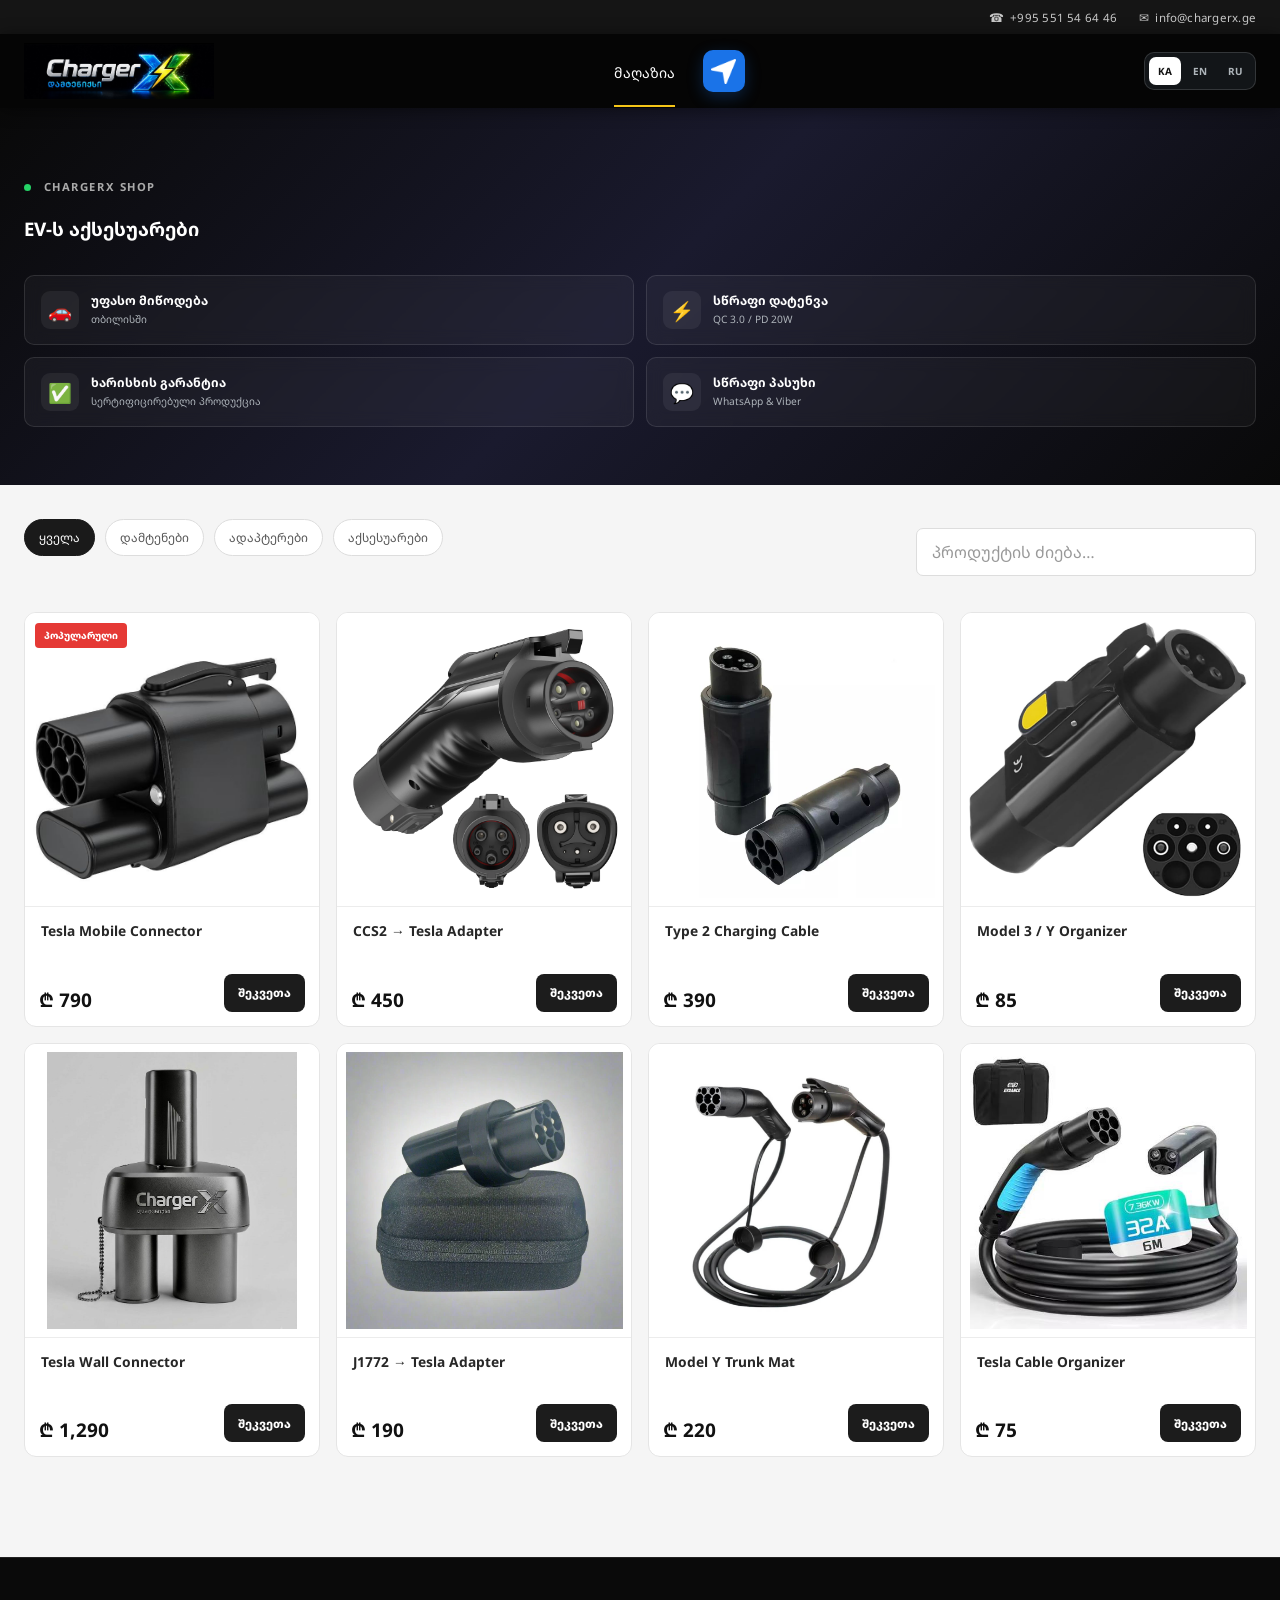
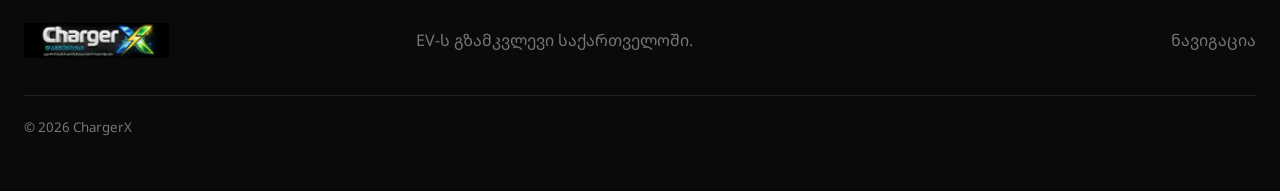
==== commit efe5fa35: "Update storefront and social navigation" ====
--- a/index.html
+++ b/index.html
@@ -9,28 +9,45 @@
   <link rel="icon" href="/logo-mark.png">
   <link rel="stylesheet" href="/assets/fonts.css?v=1"><link rel="stylesheet" href="/assets/site.css?v=2">
   <link rel="stylesheet" href="/assets/store.css">
-  <link rel="stylesheet" href="/assets/legacy-theme.css?v=2">
-  <script defer src="/assets/site.js"></script>
+  <link rel="stylesheet" href="/assets/legacy-theme.css?v=12">
+  <script defer src="/assets/supabase-config.js"></script><script defer src="/assets/site.js?v=6"></script>
   <script defer src="/assets/products.js"></script>
-  <script defer src="/assets/storefront.js"></script>
+  <script defer src="/assets/storefront.js?v=2"></script>
 </head>
 <body>
   <header class="site-header">
-    <a class="brand" href="/"><img class="brand-logo" src="/logo.png" alt="ChargerX"></a>
-    <button class="menu-button" aria-expanded="false">მენიუ</button>
+    <a class="brand" href="/"><img class="brand-logo" src="/log.jpeg" alt="ChargerX"></a>
     <nav class="main-nav">
       <a class="active" href="/">მაღაზია</a>
-      <a href="/chargers/">დამტენები</a>
-      <a href="/map/">ნავიგაცია</a>
-      <a href="/contact/">კონტაქტი</a>
+      <!-- <a href="/chargers/">დამტენები</a> -->
+      <a class="nav-map-link" href="/map/" aria-label="ნავიგაცია" title="ნავიგაცია"><img src="/assets/compass.png" alt=""></a>
+      <!-- <a href="/contact/">კონტაქტი</a> -->
     </nav>
   </header>
   <main class="shell">
     <section class="page-hero">
       <p class="eyebrow"><i></i> ChargerX shop</p>
-      <h1>Tesla-ს აქსესუარები</h1>
-      <p>დამტენები, ადაპტერები და პრაქტიკული ნივთები ყოველდღიური მგზავრობისთვის.</p>
-    </section>
+      <h3>EV-ს აქსესუარები</h3>
+
+      <!-- FEATURES -->
+      <div class="features">
+        <div class="feature">
+          <div class="feature-icon">🚗</div>
+          <div class="feature-text"><strong data-ka="უფასო მიწოდება" data-en="Free Delivery" data-ru="Бесплатная доставка">უფასო მიწოდება</strong><span data-ka="თბილისში" data-en="In Tbilisi" data-ru="В Тбилиси">თბილისში</span></div>
+        </div>
+        <div class="feature">
+          <div class="feature-icon">⚡</div>
+          <div class="feature-text"><strong data-ka="სწრაფი დატენვა" data-en="Fast Charging" data-ru="Быстрая зарядка">სწრაფი დატენვა</strong><span data-ka="QC 3.0 / PD 20W" data-en="QC 3.0 / PD 20W" data-ru="QC 3.0 / PD 20W">QC 3.0 / PD 20W</span></div>
+        </div>
+        <div class="feature">
+          <div class="feature-icon">✅</div>
+          <div class="feature-text"><strong data-ka="ხარისხის გარანტია" data-en="Quality Guarantee" data-ru="Гарантия качества">ხარისხის გარანტია</strong><span data-ka="სერტიფიცირებული პროდუქცია" data-en="Certified products" data-ru="Сертифицированная продукция">სერტიფიცირებული პროდუქცია</span></div>
+        </div>
+        <div class="feature">
+          <div class="feature-icon">💬</div>
+          <div class="feature-text"><strong data-ka="სწრაფი პასუხი" data-en="Quick Response" data-ru="Быстрый ответ">სწრაფი პასუხი</strong><span data-ka="WhatsApp &amp; Viber" data-en="WhatsApp &amp; Viber" data-ru="WhatsApp &amp; Viber">WhatsApp &amp; Viber</span></div>
+        </div>
+      </div>    </section>
     <div class="shop-toolbar">
       <div class="filters">
         <button class="filter active" data-filter="all">ყველა</button>
@@ -44,8 +61,8 @@
   </main>
   <footer class="site-footer"><div class="shell">
     <a class="brand" href="/"><img class="brand-logo" src="/logo.png" alt="ChargerX"></a>
-    <p>Tesla-ს გზამკვლევი საქართველოში.</p>
-    <nav><a href="/chargers/">დამტენები</a><a href="/map/">ნავიგაცია</a><a href="/contact/">კონტაქტი</a></nav>
+    <p>EV-ს გზამკვლევი საქართველოში.</p>
+    <nav><!-- <a href="/chargers/">დამტენები</a> --><a href="/map/">ნავიგაცია</a><!-- <a href="/contact/">კონტაქტი</a> --></nav>
     <small>© 2026 ChargerX</small>
   </div></footer>
 </body>
--- a/assets/legacy-theme.css
+++ b/assets/legacy-theme.css
@@ -20,3 +20,57 @@
 @media(max-width:560px){.brand span{display:none}.header-cta{font-size:0}.header-cta::after{content:'NAV';font-size:.68rem}}
 @media(max-width:380px){.site-topbar{gap:10px;font-size:.61rem}}
 .brand img.brand-logo{width:145px;height:auto;max-height:46px;object-fit:contain}@media(max-width:850px){.brand img.brand-logo{width:125px;height:auto}}
+
+.brand img.brand-logo[src="/log.jpeg"]{width:190px;max-height:57px}
+@media(max-width:850px){.brand img.brand-logo[src="/log.jpeg"]{width:200px;max-height:72px}}
+.main-nav .btn-sm{display:inline-flex;align-items:center;gap:7px;padding:10px 14px;border:0;border-radius:8px;color:#fff;font-weight:700;line-height:1;white-space:nowrap}
+.main-nav .btn-sm:hover{color:#fff;border-color:transparent;filter:brightness(1.08)}
+.main-nav .btn-wa{background:#25d366;color:#fff}
+.main-nav .btn-vib{background:#7360f2;color:#fff}
+@media(max-width:850px){
+  .site-header{height:auto;min-height:108px;flex-wrap:wrap;align-content:center;padding-top:8px;padding-bottom:8px}
+  .site-header .brand{order:1}
+  .site-header .language-switcher{order:2}
+  .menu-button{display:none!important}
+  .site-header .main-nav{position:static;order:4;display:flex;width:100%;margin:0;padding:0;background:transparent;box-shadow:none;flex-direction:row;align-items:center;justify-content:flex-start;gap:18px;overflow-x:auto;scrollbar-width:none}
+  .site-header .main-nav::-webkit-scrollbar{display:none}
+  .site-header .main-nav a{flex:0 0 auto;padding:8px 0;font-size:.73rem}
+  .site-header .main-nav .btn-sm{padding:8px 11px}
+}
+.features{display:grid;grid-template-columns:repeat(2,minmax(0,1fr));gap:12px;margin-top:34px}
+.feature{display:flex;align-items:center;gap:12px;min-width:0;padding:15px 16px;border:1px solid #ffffff1c;border-radius:10px;background:#ffffff0a;backdrop-filter:blur(8px)}
+.feature-icon{display:grid;place-items:center;flex:0 0 38px;width:38px;height:38px;border-radius:9px;background:#ffffff10;font-size:1.2rem}
+.feature-text{min-width:0}.feature-text strong,.feature-text span{display:block}.feature-text strong{color:#fff;font-size:.78rem;line-height:1.35}.feature-text span{margin-top:3px;color:#aeb4ba;font-size:.64rem;line-height:1.35}
+@media(max-width:850px){.features{grid-template-columns:repeat(2,minmax(0,1fr));margin-top:26px}.feature{padding:13px}}
+@media(max-width:460px){.features{gap:8px}.feature{padding:10px 8px;gap:8px}.feature-icon{flex-basis:34px;width:34px;height:34px}}
+@media(max-width:540px){
+  .product-grid{grid-template-columns:repeat(2,minmax(0,1fr));gap:10px}
+  .product-card{min-width:0}
+  .product-card>small,.product-card h3,.product-card p{margin-left:10px;margin-right:10px}
+  .product-card h3{font-size:.78rem}
+  .product-card p{font-size:1rem}
+  .product-image img{padding:10px}
+}
+/* Store product card */
+.product-card{display:flex;flex-direction:column;padding-bottom:14px;background:#fff;border:1px solid #e5e5e5;border-radius:12px;color:#171717;overflow:hidden}
+.product-card-link{display:block;color:inherit}.product-card .product-image{aspect-ratio:1/1;margin:0 0 14px;border-bottom:1px solid #ececec;background:#fff}.product-card .product-image img{width:100%;height:100%;padding:8px;object-fit:contain}.product-card .product-image span{top:10px;left:10px;background:#e53935;color:#fff;border-radius:4px;padding:6px 9px}
+.product-card h3{min-height:2.8em;margin:0 16px 14px;color:#272727;font-size:.86rem;line-height:1.4}
+.product-card-footer{display:flex;align-items:flex-end;justify-content:space-between;gap:8px;margin-top:auto;padding:0 14px}.product-prices{display:grid;min-width:0}.product-prices del{color:#a7a7a7;font-size:.68rem}.product-prices strong{color:#111;font-size:1.18rem;line-height:1.15;white-space:nowrap}.product-order{display:inline-flex;align-items:center;justify-content:center;min-height:38px;padding:9px 14px;border-radius:8px;background:#1c1c1c;color:#fff;font-size:.72rem;font-weight:800;white-space:nowrap}.product-order:hover{background:#e82127;color:#fff}
+.detail-price{display:flex;align-items:baseline;gap:12px}.detail-price del{color:#999;font-size:1rem}.detail-price strong{color:#1a1a1a;font-size:1.65rem}
+@media(max-width:540px){.product-card h3{margin:0 10px 10px;font-size:.73rem}.product-card-footer{align-items:stretch;flex-direction:column;padding:0 10px}.product-prices strong{font-size:1rem}.product-order{width:100%;min-height:34px;padding:7px 8px;font-size:.66rem}}
+.main-nav a.nav-map-link{display:inline-grid;place-items:center;align-self:center;width:42px;height:42px;padding:0;border:0;border-radius:10px;background:#1a73e8;color:#fff;box-shadow:0 5px 16px #1a73e844}
+.main-nav a.nav-map-link:hover,.main-nav a.nav-map-link.active{background:#2b82f0;color:#fff;border-color:transparent;transform:translateY(-1px)}
+.main-nav a.nav-map-link img{width:25px;height:25px;object-fit:contain}
+@media(max-width:850px){.site-header .main-nav a.nav-map-link{width:38px;height:38px;padding:0}.main-nav a.nav-map-link img{width:22px;height:22px}}
+.main-nav a.btn-sm{width:42px;height:42px;padding:0;justify-content:center;border-radius:10px}
+.main-nav .btn-sm svg{width:22px;height:22px;fill:#fff;color:#fff}
+.main-nav .btn-sm-text{display:none}
+@media(max-width:850px){.site-header .main-nav a.btn-sm{width:38px;height:38px;padding:0}.main-nav .btn-sm svg{width:20px;height:20px}}
+.main-nav{align-items:center;flex-wrap:nowrap}
+.main-nav>a{display:inline-flex;align-items:center;justify-content:center;min-height:42px}
+.main-nav a.nav-map-link img{filter:brightness(0) invert(1)}
+@media(max-width:850px){.site-header .main-nav{align-items:center;justify-content:center;flex-wrap:nowrap}.site-header .main-nav>a{height:38px;min-height:38px;display:inline-flex;align-items:center;justify-content:center}}
+.social-rail{position:fixed;z-index:30;right:18px;top:50%;transform:translateY(-50%);display:grid;gap:10px}
+.social-rail a{display:grid;place-items:center;width:46px;height:46px;border:3px solid #fff;border-radius:50%;color:#fff;box-shadow:0 7px 20px #0004;transition:transform .18s,filter .18s}
+.social-rail a:hover{transform:scale(1.08);filter:brightness(1.08)}.social-rail svg{width:23px;height:23px;fill:currentColor}.social-facebook{background:#1877f2}.social-whatsapp{background:#25d366}.social-viber{background:#7360f2}.social-tiktok{background:#090909}
+@media(max-width:850px){.social-rail{right:8px;gap:7px}.social-rail a{width:40px;height:40px;border-width:2px}.social-rail svg{width:20px;height:20px}}
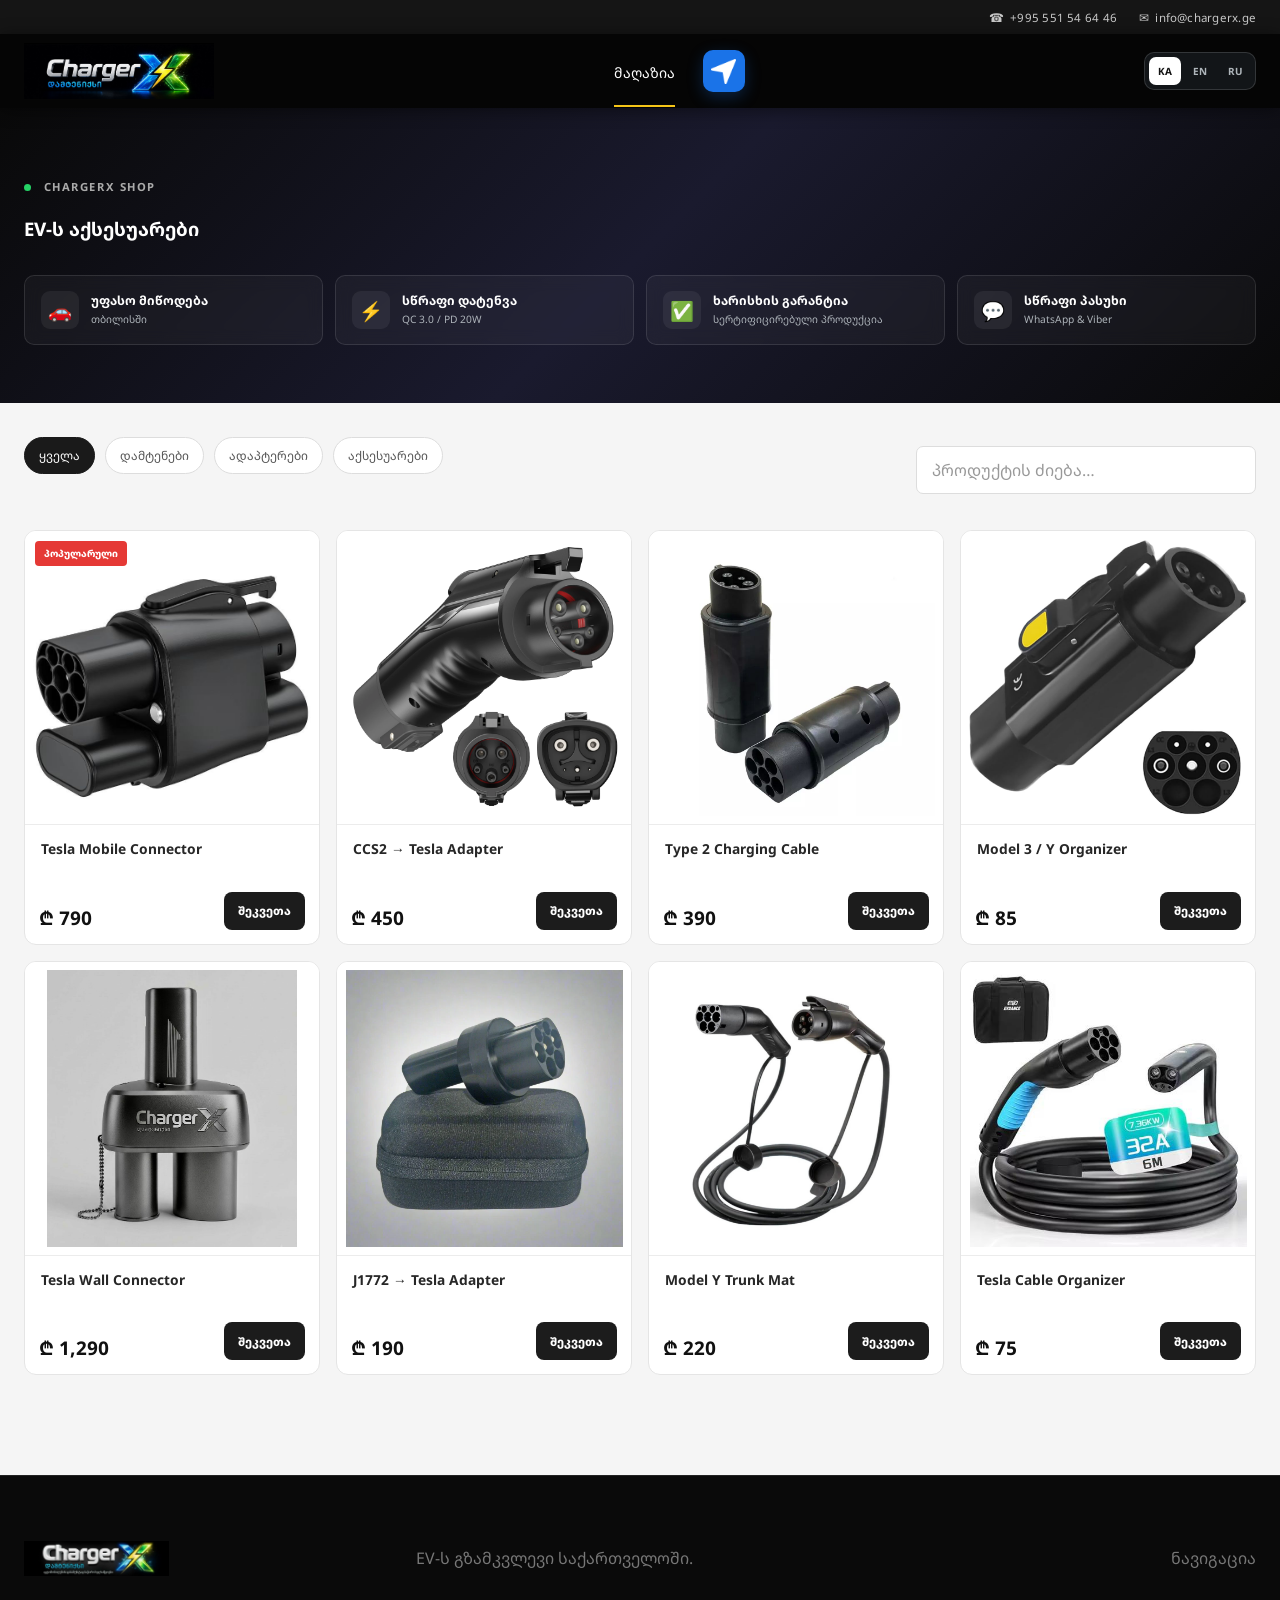
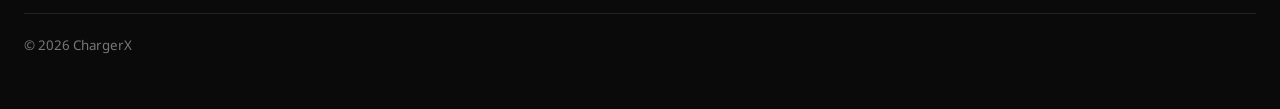
==== commit 20cae15b: "Adjust hero feature grid" ====
--- a/index.html
+++ b/index.html
@@ -9,7 +9,7 @@
   <link rel="icon" href="/logo-mark.png">
   <link rel="stylesheet" href="/assets/fonts.css?v=1"><link rel="stylesheet" href="/assets/site.css?v=2">
   <link rel="stylesheet" href="/assets/store.css">
-  <link rel="stylesheet" href="/assets/legacy-theme.css?v=12">
+  <link rel="stylesheet" href="/assets/legacy-theme.css?v=13">
   <script defer src="/assets/supabase-config.js"></script><script defer src="/assets/site.js?v=6"></script>
   <script defer src="/assets/products.js"></script>
   <script defer src="/assets/storefront.js?v=2"></script>
--- a/assets/legacy-theme.css
+++ b/assets/legacy-theme.css
@@ -37,7 +37,7 @@
   .site-header .main-nav a{flex:0 0 auto;padding:8px 0;font-size:.73rem}
   .site-header .main-nav .btn-sm{padding:8px 11px}
 }
-.features{display:grid;grid-template-columns:repeat(2,minmax(0,1fr));gap:12px;margin-top:34px}
+.features{display:grid;grid-template-columns:repeat(4,minmax(0,1fr));gap:12px;margin-top:34px}
 .feature{display:flex;align-items:center;gap:12px;min-width:0;padding:15px 16px;border:1px solid #ffffff1c;border-radius:10px;background:#ffffff0a;backdrop-filter:blur(8px)}
 .feature-icon{display:grid;place-items:center;flex:0 0 38px;width:38px;height:38px;border-radius:9px;background:#ffffff10;font-size:1.2rem}
 .feature-text{min-width:0}.feature-text strong,.feature-text span{display:block}.feature-text strong{color:#fff;font-size:.78rem;line-height:1.35}.feature-text span{margin-top:3px;color:#aeb4ba;font-size:.64rem;line-height:1.35}
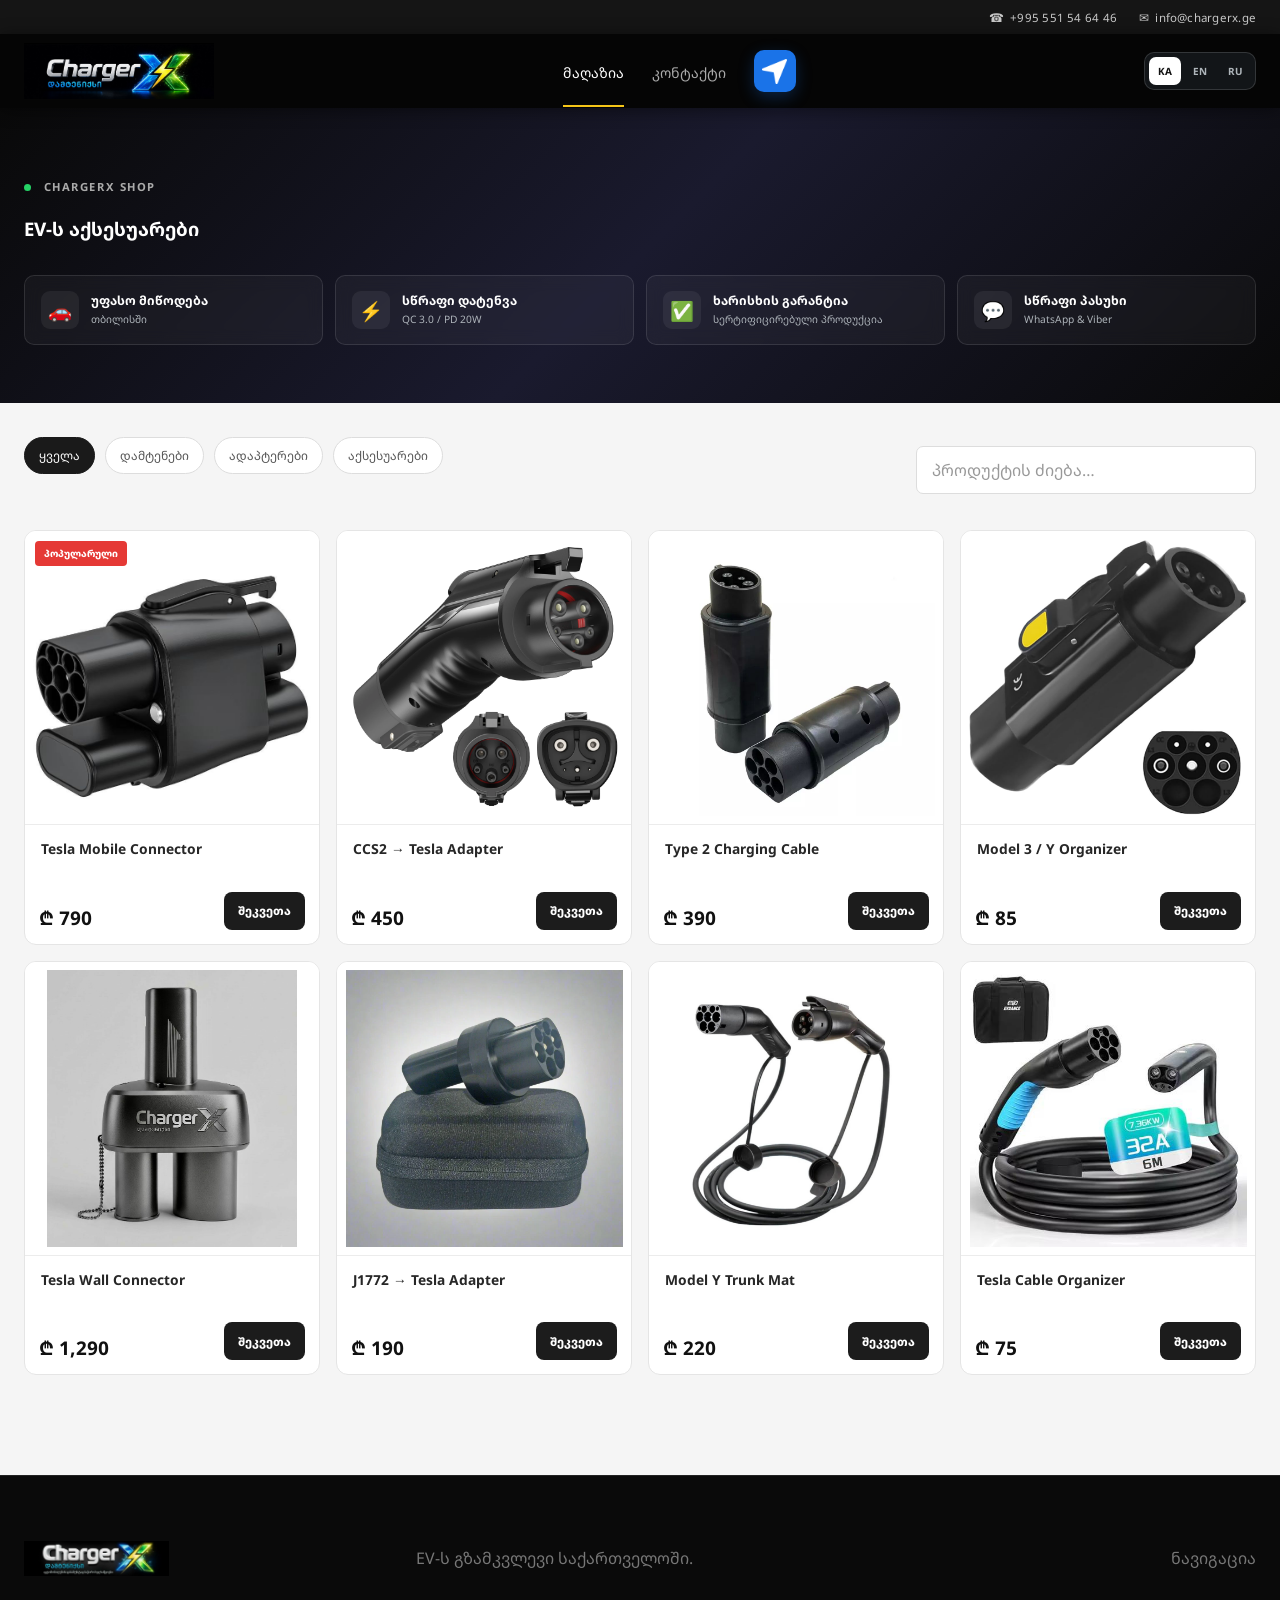
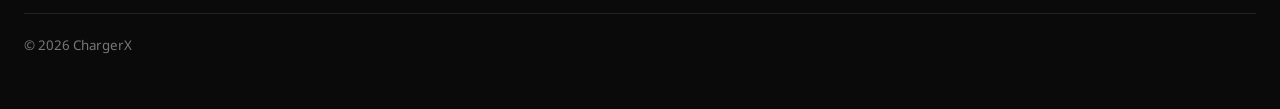
==== commit 0ce0c1fb: "Unify site navigation and contact settings" ====
--- a/index.html
+++ b/index.html
@@ -6,24 +6,16 @@
   <meta name="theme-color" content="#0b0d0f">
   <meta name="description" content="Tesla-ს დამტენები, ადაპტერები და აქსესუარები საქართველოში.">
   <title>მაღაზია — ChargerX</title>
-  <link rel="icon" href="/logo-mark.png">
+  <link rel="icon" type="image/jpeg" href="/fav.jpg">
   <link rel="stylesheet" href="/assets/fonts.css?v=1"><link rel="stylesheet" href="/assets/site.css?v=2">
   <link rel="stylesheet" href="/assets/store.css">
-  <link rel="stylesheet" href="/assets/legacy-theme.css?v=13">
-  <script defer src="/assets/supabase-config.js"></script><script defer src="/assets/site.js?v=6"></script>
+  <link rel="stylesheet" href="/assets/legacy-theme.css?v=16">
+  <script defer src="/assets/supabase-config.js"></script><script defer src="/assets/header.js?v=1"></script><script defer src="/assets/site.js?v=7"></script>
   <script defer src="/assets/products.js"></script>
-  <script defer src="/assets/storefront.js?v=2"></script>
+  <script defer src="/assets/storefront.js?v=4"></script>
 </head>
 <body>
-  <header class="site-header">
-    <a class="brand" href="/"><img class="brand-logo" src="/log.jpeg" alt="ChargerX"></a>
-    <nav class="main-nav">
-      <a class="active" href="/">მაღაზია</a>
-      <!-- <a href="/chargers/">დამტენები</a> -->
-      <a class="nav-map-link" href="/map/" aria-label="ნავიგაცია" title="ნავიგაცია"><img src="/assets/compass.png" alt=""></a>
-      <!-- <a href="/contact/">კონტაქტი</a> -->
-    </nav>
-  </header>
+  <div data-site-header></div>
   <main class="shell">
     <section class="page-hero">
       <p class="eyebrow"><i></i> ChargerX shop</p>
--- a/assets/legacy-theme.css
+++ b/assets/legacy-theme.css
@@ -73,4 +73,10 @@
 .social-rail{position:fixed;z-index:30;right:18px;top:50%;transform:translateY(-50%);display:grid;gap:10px}
 .social-rail a{display:grid;place-items:center;width:46px;height:46px;border:3px solid #fff;border-radius:50%;color:#fff;box-shadow:0 7px 20px #0004;transition:transform .18s,filter .18s}
 .social-rail a:hover{transform:scale(1.08);filter:brightness(1.08)}.social-rail svg{width:23px;height:23px;fill:currentColor}.social-facebook{background:#1877f2}.social-whatsapp{background:#25d366}.social-viber{background:#7360f2}.social-tiktok{background:#090909}
-@media(max-width:850px){.social-rail{right:8px;gap:7px}.social-rail a{width:40px;height:40px;border-width:2px}.social-rail svg{width:20px;height:20px}}+@media(max-width:850px){.social-rail{right:8px;gap:7px}.social-rail a{width:40px;height:40px;border-width:2px}.social-rail svg{width:20px;height:20px}}
+.detail-contact-actions{display:flex;flex-wrap:wrap;gap:12px}.detail-contact-actions .button{display:inline-flex;align-items:center;justify-content:center;min-width:126px;color:#fff;border:0;font-weight:800}.detail-contact-actions .detail-whatsapp{background:#25d366}.detail-contact-actions .detail-viber{background:#7360f2}.detail-contact-actions .button:hover{color:#fff;filter:brightness(1.08);transform:translateY(-1px)}
+@media(max-width:460px){.detail-contact-actions .button{flex:1;min-width:0}}
+
+.detail-share{display:flex;align-items:center;gap:10px;margin-top:15px;color:#8a8f94;font-size:.74rem}.detail-share button{display:inline-flex;align-items:center;gap:7px;padding:8px 11px;border:1px solid #d7d7d7;border-radius:7px;background:#fff;color:#333;font:inherit;font-weight:700;cursor:pointer;transition:border-color .18s,background .18s}.detail-share button:hover{border-color:#999;background:#f5f5f5}.detail-share svg{width:16px;height:16px;fill:currentColor}
+
+.contact-map{display:grid;grid-template-columns:minmax(220px,.55fr) minmax(0,1.45fr);margin:28px 0 70px;border:1px solid #e3e3e3;border-radius:12px;background:#fff;overflow:hidden}.contact-map[hidden]{display:none}.contact-map>div{align-self:center;padding:30px}.contact-map small{color:#888}.contact-map h2{margin:7px 0 0;color:#171717;font-size:1.1rem;line-height:1.5}.contact-map iframe{width:100%;min-height:360px;border:0}@media(max-width:700px){.contact-map{grid-template-columns:1fr}.contact-map iframe{min-height:300px}}
